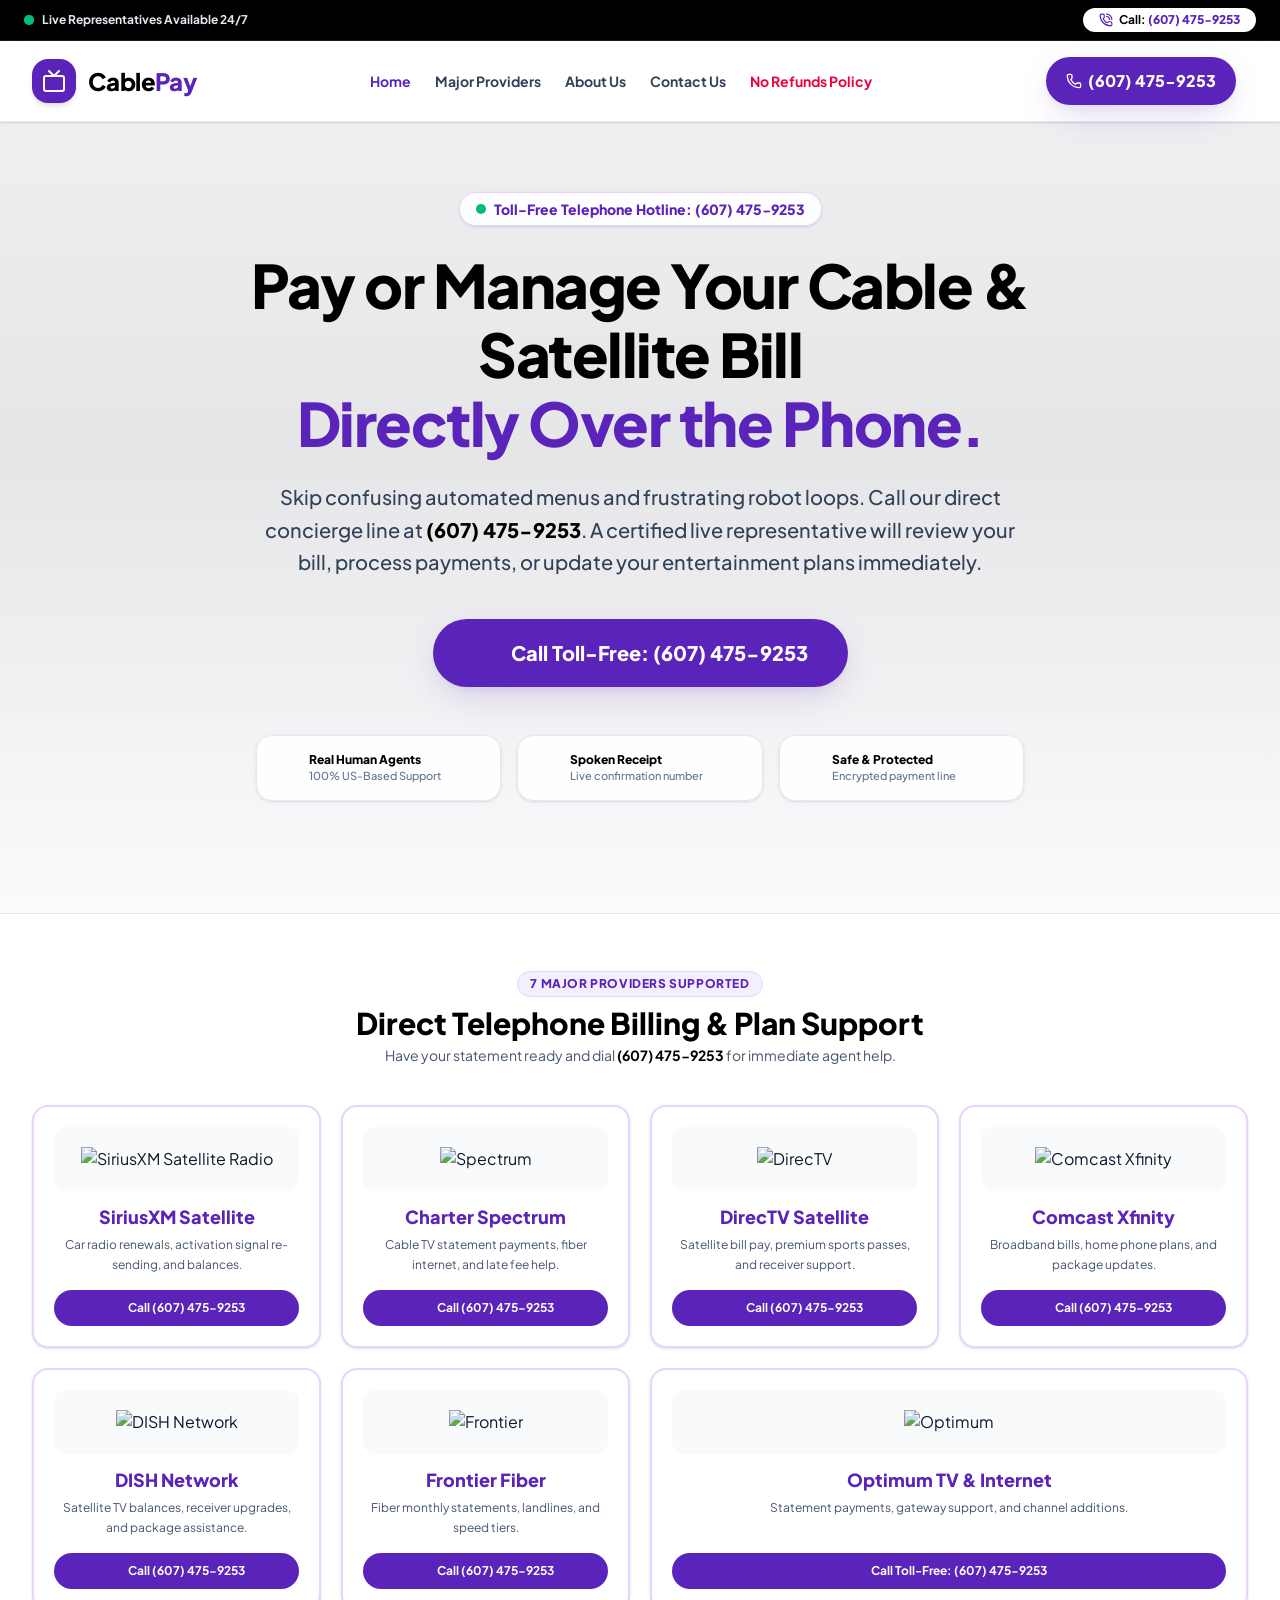
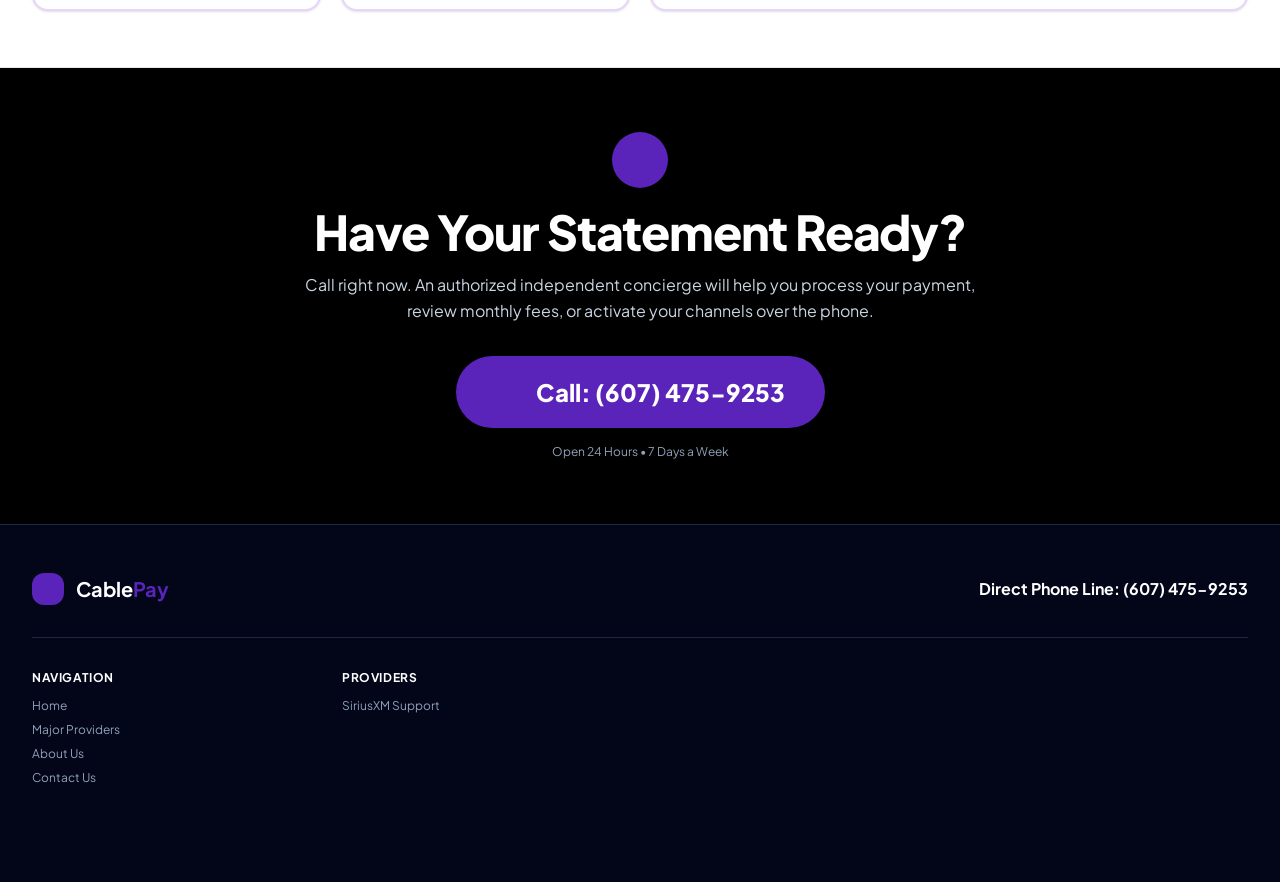
==== index.html @ a94de4a7 "Update index.html" ====
<!DOCTYPE html>
<html lang="en" class="scroll-smooth">
<head>
  <meta charset="UTF-8">
  <meta name="viewport" content="width=device-width, initial-scale=1.0">
  <title>CablePay | Live Telephone Assistance for Cable & Satellite Bills</title>
  <link rel="icon" type="image/svg+xml" href="data:image/svg+xml,<svg xmlns='http://www.w3.org/2000/svg' viewBox='0 0 100 100'><rect width='100' height='100' rx='28' fill='%235A23B9'/><path d='M30 52 L42 64 L70 36' stroke='white' stroke-width='10' stroke-linecap='round' stroke-linejoin='round' fill='none'/><circle cx='50' cy='50' r='38' stroke='white' stroke-width='4' fill='none' opacity='0.3'/></svg>">
  <link rel="preconnect" href="https://fonts.googleapis.com">
  <link rel="preconnect" href="https://fonts.gstatic.com" crossorigin>
  <link href="https://fonts.googleapis.com/css2?family=Plus+Jakarta+Sans:wght@400;500;600;700;800;900&display=swap" rel="stylesheet">
  <link rel="stylesheet" href="css/output.css">
  <script src="https://unpkg.com/lucide@latest"></script>
</head>

<body class="bg-[#FBFBFE] text-slate-900 font-sans antialiased selection:bg-purple-100 selection:text-theme page-fade">

  <!-- ================= FIXED HEADER (LOCKED TO TOP) ================= -->
  <header class="fixed top-0 left-0 right-0 z-50 w-full">

    <!-- Fixed Top Live Announcement Bar -->
    <div class="bg-black text-white text-xs sm:text-sm py-2 px-3 sm:px-6 shadow-md border-b border-white/10">
      <div class="max-w-7xl mx-auto flex items-center justify-between gap-2">
        <div class="flex items-center space-x-2 flex-shrink-0">
          <span class="relative flex h-2.5 w-2.5">
            <span class="animate-ping absolute inline-flex h-full w-full rounded-full bg-emerald-400 opacity-75"></span>
            <span class="relative inline-flex rounded-full h-2.5 w-2.5 bg-emerald-500"></span>
          </span>
          <span class="font-bold text-[11px] sm:text-xs text-slate-200 no-wrap-text">Live Representatives Available 24/7</span>
        </div>

        <a href="tel:16074759253" class="inline-flex items-center space-x-1.5 bg-white text-black hover:bg-slate-100 px-3 sm:px-4 py-1 rounded-full font-bold text-[11px] sm:text-xs transition-transform active:scale-95 flex-shrink-0">
          <svg xmlns="http://www.w3.org/2000/svg" width="24" height="24" viewBox="0 0 24 24" fill="none" stroke="currentColor" stroke-width="2" stroke-linecap="round" stroke-linejoin="round" data-lucide="phone-call" aria-hidden="true" class="lucide lucide-phone-call w-3.5 h-3.5 theme-text"><path d="M13 2a9 9 0 0 1 9 9"></path><path d="M13 6a5 5 0 0 1 5 5"></path><path d="M13.832 16.568a1 1 0 0 0 1.213-.303l.355-.465A2 2 0 0 1 17 15h3a2 2 0 0 1 2 2v3a2 2 0 0 1-2 2A18 18 0 0 1 2 4a2 2 0 0 1 2-2h3a2 2 0 0 1 2 2v3a2 2 0 0 1-.8 1.6l-.468.351a1 1 0 0 0-.292 1.233 14 14 0 0 0 6.392 6.384"></path></svg>
          <span class="no-wrap-text">Call: <strong class="theme-text">(607) 475-9253</strong></span>
        </a>
      </div>
    </div>

    <!-- Fixed Main Navbar -->
    <div class="bg-white/95 backdrop-blur-md border-b border-slate-200/90 shadow-sm">
      <div class="max-w-7xl mx-auto px-3 sm:px-6 lg:px-8 h-16 sm:h-20 flex items-center justify-between gap-2">
        <a href="index.html" class="flex items-center space-x-2 sm:space-x-3 flex-shrink-0">
          <div class="w-9 h-9 sm:w-11 sm:h-11 rounded-xl sm:rounded-2xl theme-bg flex items-center justify-center text-white shadow-md">
            <svg xmlns="http://www.w3.org/2000/svg" width="24" height="24" viewBox="0 0 24 24" fill="none" stroke="currentColor" stroke-width="2" stroke-linecap="round" stroke-linejoin="round" data-lucide="tv" aria-hidden="true" class="lucide lucide-tv w-5 h-5 sm:w-6 sm:h-6"><path d="m17 2-5 5-5-5"></path><rect width="20" height="15" x="2" y="7" rx="2"></rect></svg>
          </div>
          <div class="flex flex-col">
            <span class="text-xl sm:text-2xl font-black tracking-tight text-black leading-none">Cable<span class="theme-text">Pay</span></span>
            <span class="text-[9px] sm:text-[10px] uppercase font-bold tracking-wider text-slate-500 mt-0.5 hidden xs:block">Telephone Concierge</span>
          </div>
        </a>

        <nav class="hidden lg:flex items-center space-x-6 text-sm font-bold text-slate-700">
          <a href="index.html" class="hover:text-theme transition-colors nav-link theme-text">Home</a>
          <a href="providers.html" class="hover:text-theme transition-colors nav-link">Major Providers</a>
          <a href="about.html" class="hover:text-theme transition-colors nav-link">About Us</a>
          <a href="contact.html" class="hover:text-theme transition-colors nav-link">Contact Us</a>
          <a href="refund-policy.html" class="hover:text-theme transition-colors nav-link text-rose-600">No Refunds Policy</a>
        </nav>

        <div class="flex items-center space-x-2 sm:space-x-3 flex-shrink-0">
          <a href="tel:16074759253" class="inline-flex items-center space-x-1.5 theme-bg hover:bg-theme-dark text-white font-black text-xs sm:text-sm md:text-base px-3 sm:px-5 py-2 sm:py-3 rounded-full apple-shadow transition-all duration-200 active:scale-95">
            <svg xmlns="http://www.w3.org/2000/svg" width="24" height="24" viewBox="0 0 24 24" fill="none" stroke="currentColor" stroke-width="2" stroke-linecap="round" stroke-linejoin="round" data-lucide="phone" aria-hidden="true" class="lucide lucide-phone w-3.5 h-3.5 sm:w-4 sm:h-4 text-white"><path d="M13.832 16.568a1 1 0 0 0 1.213-.303l.355-.465A2 2 0 0 1 17 15h3a2 2 0 0 1 2 2v3a2 2 0 0 1-2 2A18 18 0 0 1 2 4a2 2 0 0 1 2-2h3a2 2 0 0 1 2 2v3a2 2 0 0 1-.8 1.6l-.468.351a1 1 0 0 0-.292 1.233 14 14 0 0 0 6.392 6.384"></path></svg>
            <span class="no-wrap-text">(607) 475-9253</span>
          </a>

          <button id="mobileMenuBtn" class="lg:hidden p-2 rounded-xl text-slate-800 hover:bg-slate-100 transition-colors" aria-label="Toggle Menu">
            <svg xmlns="http://www.w3.org/2000/svg" width="24" height="24" viewBox="0 0 24 24" fill="none" stroke="currentColor" stroke-width="2" stroke-linecap="round" stroke-linejoin="round" data-lucide="menu" aria-hidden="true" id="menuIconOpen" class="lucide lucide-menu w-6 h-6 hidden"><path d="M4 5h16"></path><path d="M4 12h16"></path><path d="M4 19h16"></path></svg>
            <svg xmlns="http://www.w3.org/2000/svg" width="24" height="24" viewBox="0 0 24 24" fill="none" stroke="currentColor" stroke-width="2" stroke-linecap="round" stroke-linejoin="round" data-lucide="x" aria-hidden="true" id="menuIconClose" class="lucide lucide-x w-6 h-6"><path d="M18 6 6 18"></path><path d="m6 6 12 12"></path></svg>
          </button>
        </div>
      </div>

      <!-- Mobile Drawer Menu -->
      <div id="mobileMenu" class="lg:hidden bg-white border-b border-slate-200 px-4 space-y-2 shadow-xl menu-open">
        <div class="flex flex-col space-y-1 font-bold text-slate-800 text-sm pt-2">
          <a href="index.html" class="px-3 py-2 rounded-xl hover:bg-theme-light hover:text-theme flex items-center justify-between">
            <span>Home</span><svg xmlns="http://www.w3.org/2000/svg" width="24" height="24" viewBox="0 0 24 24" fill="none" stroke="currentColor" stroke-width="2" stroke-linecap="round" stroke-linejoin="round" data-lucide="chevron-right" aria-hidden="true" class="lucide lucide-chevron-right w-4 h-4 text-slate-400"><path d="m9 18 6-6-6-6"></path></svg>
          </a>
          <a href="providers.html" class="px-3 py-2 rounded-xl hover:bg-theme-light hover:text-theme flex items-center justify-between">
            <span>Major Providers</span><svg xmlns="http://www.w3.org/2000/svg" width="24" height="24" viewBox="0 0 24 24" fill="none" stroke="currentColor" stroke-width="2" stroke-linecap="round" stroke-linejoin="round" data-lucide="chevron-right" aria-hidden="true" class="lucide lucide-chevron-right w-4 h-4 text-slate-400"><path d="m9 18 6-6-6-6"></path></svg>
          </a>
          <a href="about.html" class="px-3 py-2 rounded-xl hover:bg-theme-light hover:text-theme flex items-center justify-between">
            <span>About Us</span><svg xmlns="http://www.w3.org/2000/svg" width="24" height="24" viewBox="0 0 24 24" fill="none" stroke="currentColor" stroke-width="2" stroke-linecap="round" stroke-linejoin="round" data-lucide="chevron-right" aria-hidden="true" class="lucide lucide-chevron-right w-4 h-4 text-slate-400"><path d="m9 18 6-6-6-6"></path></svg>
          </a>
          <a href="contact.html" class="px-3 py-2 rounded-xl hover:bg-theme-light hover:text-theme flex items-center justify-between">
            <span>Contact Us</span><svg xmlns="http://www.w3.org/2000/svg" width="24" height="24" viewBox="0 0 24 24" fill="none" stroke="currentColor" stroke-width="2" stroke-linecap="round" stroke-linejoin="round" data-lucide="chevron-right" aria-hidden="true" class="lucide lucide-chevron-right w-4 h-4 text-slate-400"><path d="m9 18 6-6-6-6"></path></svg>
          </a>
          <a href="refund-policy.html" class="px-3 py-2 rounded-xl hover:bg-rose-50 text-rose-600 flex items-center justify-between">
            <span>No Refunds Policy</span><svg xmlns="http://www.w3.org/2000/svg" width="24" height="24" viewBox="0 0 24 24" fill="none" stroke="currentColor" stroke-width="2" stroke-linecap="round" stroke-linejoin="round" data-lucide="chevron-right" aria-hidden="true" class="lucide lucide-chevron-right w-4 h-4 text-rose-400"><path d="m9 18 6-6-6-6"></path></svg>
          </a>
        </div>
        <div class="pt-2 pb-4">
          <a href="tel:16074759253" class="w-full inline-flex items-center justify-center space-x-2 theme-bg text-white font-extrabold text-sm py-3 rounded-full shadow-lg">
            <svg xmlns="http://www.w3.org/2000/svg" width="24" height="24" viewBox="0 0 24 24" fill="none" stroke="currentColor" stroke-width="2" stroke-linecap="round" stroke-linejoin="round" data-lucide="phone-call" aria-hidden="true" class="lucide lucide-phone-call w-4 h-4"><path d="M13 2a9 9 0 0 1 9 9"></path><path d="M13 6a5 5 0 0 1 5 5"></path><path d="M13.832 16.568a1 1 0 0 0 1.213-.303l.355-.465A2 2 0 0 1 17 15h3a2 2 0 0 1 2 2v3a2 2 0 0 1-2 2A18 18 0 0 1 2 4a2 2 0 0 1 2-2h3a2 2 0 0 1 2 2v3a2 2 0 0 1-.8 1.6l-.468.351a1 1 0 0 0-.292 1.233 14 14 0 0 0 6.392 6.384"></path></svg>
            <span>Call: (607) 475-9253</span>
          </a>
        </div>
      </div>
    </div>
  </header>

  <!-- Hero Section -->
  <section class="relative pt-36 pb-20 md:pt-48 md:pb-28 overflow-hidden border-b border-slate-200">
    <div class="absolute inset-0 -z-10 bg-slate-950">
      <img src="https://images.unsplash.com/photo-1584905066893-7d5c142ba4e1?q=80&w=687&auto=format&fit=crop&ixlib=rb-4.1.0&ixid=M3wxMjA3fDB8MHxwaG90by1wYWdlfHx8fGVufDB8fHx8fA%3D%3D" alt="Home Setup" class="w-full h-full object-cover opacity-25 mix-blend-luminosity">
      <div class="absolute inset-0 bg-gradient-to-b from-white/95 via-white/90 to-[#FBFBFE]"></div>
    </div>

    <div class="max-w-5xl mx-auto px-4 sm:px-6 lg:px-8 text-center relative z-10">
      <div class="inline-flex items-center space-x-2 bg-white/90 border border-purple-200 shadow-sm px-4 py-1.5 rounded-full text-xs sm:text-sm font-extrabold theme-text mb-6 backdrop-blur-sm">
        <span class="w-2.5 h-2.5 rounded-full bg-emerald-500 animate-pulse"></span>
        <span>Toll-Free Telephone Hotline: (607) 475-9253</span>
      </div>

      <h1 class="text-3xl sm:text-5xl md:text-6xl font-black text-black tracking-tight leading-[1.15] mb-6">
        Pay or Manage Your Cable & Satellite Bill <br class="hidden sm:inline">
        <span class="theme-text">Directly Over the Phone.</span>
      </h1>

      <p class="text-base sm:text-xl text-slate-700 font-medium max-w-3xl mx-auto mb-10 leading-relaxed">
        Skip confusing automated menus and frustrating robot loops. Call our direct concierge line at <strong class="text-black font-extrabold">(607) 475-9253</strong>. A certified live representative will review your bill, process payments, or update your entertainment plans immediately.
      </p>

      <div class="flex flex-col sm:flex-row items-center justify-center gap-4">
        <a href="tel:16074759253" class="w-full sm:w-auto inline-flex items-center justify-center space-x-3.5 theme-bg hover:bg-theme-dark text-white font-black text-lg sm:text-xl px-10 py-5 rounded-full apple-shadow transition-all duration-200 hover:scale-105 active:scale-95">
          <i data-lucide="phone-call" class="w-6 h-6 animate-bounce"></i>
          <span>Call Toll-Free: (607) 475-9253</span>
        </a>
      </div>

      <div class="mt-12 grid grid-cols-1 sm:grid-cols-3 gap-4 max-w-3xl mx-auto text-left">
        <div class="bg-white/90 backdrop-blur-md p-4 rounded-2xl border border-slate-200 flex items-center space-x-3 shadow-sm">
          <i data-lucide="user-check" class="w-6 h-6 theme-text flex-shrink-0"></i>
          <div><p class="text-xs font-black text-black">Real Human Agents</p><p class="text-[11px] text-slate-500 font-medium">100% US-Based Support</p></div>
        </div>
        <div class="bg-white/90 backdrop-blur-md p-4 rounded-2xl border border-slate-200 flex items-center space-x-3 shadow-sm">
          <i data-lucide="receipt" class="w-6 h-6 theme-text flex-shrink-0"></i>
          <div><p class="text-xs font-black text-black">Spoken Receipt</p><p class="text-[11px] text-slate-500 font-medium">Live confirmation number</p></div>
        </div>
        <div class="bg-white/90 backdrop-blur-md p-4 rounded-2xl border border-slate-200 flex items-center space-x-3 shadow-sm">
          <i data-lucide="shield-check" class="w-6 h-6 text-emerald-600 flex-shrink-0"></i>
          <div><p class="text-xs font-black text-black">Safe & Protected</p><p class="text-[11px] text-slate-500 font-medium">Encrypted payment line</p></div>
        </div>
      </div>
    </div>
  </section>

  <!-- 7 Major Providers Section -->
  <section class="py-14 bg-white border-b border-slate-200">
    <div class="max-w-7xl mx-auto px-4 sm:px-6 lg:px-8">
      <div class="text-center max-w-3xl mx-auto mb-10">
        <span class="inline-block px-3 py-1 rounded-full text-xs font-black tracking-wider uppercase bg-theme-light theme-text border border-purple-200 mb-2">
          7 Major Providers Supported
        </span>
        <h2 class="text-2xl sm:text-3xl font-black text-black">Direct Telephone Billing & Plan Support</h2>
        <p class="text-slate-600 text-sm mt-1">Have your statement ready and dial <strong class="text-black">(607) 475-9253</strong> for immediate agent help.</p>
      </div>

      <div class="grid grid-cols-1 sm:grid-cols-2 lg:grid-cols-4 gap-5">
        
        <!-- 1. SiriusXM -->
        <div class="bento-card bg-white rounded-2xl p-5 border-2 border-purple-200 shadow-sm flex flex-col justify-between hover:border-theme">
          <div>
            <div class="h-16 bg-slate-50 rounded-xl p-2.5 flex items-center justify-center mb-3">
              <img src="https://www.vectorlogo.zone/logos/siriusxm/siriusxm-ar21~bgwhite.svg" alt="SiriusXM Satellite Radio" class="max-h-11 w-auto object-contain">
            </div>
            <h3 class="text-lg font-black theme-text text-center mb-1">SiriusXM Satellite</h3>
            <p class="text-xs text-slate-600 text-center leading-relaxed mb-4">Car radio renewals, activation signal re-sending, and balances.</p>
          </div>
          <a href="tel:16074759253" class="w-full inline-flex items-center justify-center space-x-1.5 theme-bg text-white font-bold text-xs py-2.5 rounded-full hover:bg-theme-dark transition-colors">
            <i data-lucide="phone" class="w-3.5 h-3.5"></i><span>Call (607) 475-9253</span>
          </a>
        </div>

        <!-- 2. Spectrum -->
        <div class="bento-card bg-white rounded-2xl p-5 border-2 border-purple-200 shadow-sm flex flex-col justify-between hover:border-theme">
          <div>
            <div class="h-16 bg-slate-50 rounded-xl p-2.5 flex items-center justify-center mb-3">
              <img src="https://corporate.charter.com/static/da94033386d1044b44e59b86c4c51781/ca5d3/Spectrum_Logo_Preview.webp" alt="Spectrum" class="max-h-10 w-auto object-contain">
            </div>
            <h3 class="text-lg font-black theme-text text-center mb-1">Charter Spectrum</h3>
            <p class="text-xs text-slate-600 text-center leading-relaxed mb-4">Cable TV statement payments, fiber internet, and late fee help.</p>
          </div>
          <a href="tel:16074759253" class="w-full inline-flex items-center justify-center space-x-1.5 theme-bg text-white font-bold text-xs py-2.5 rounded-full hover:bg-theme-dark transition-colors">
            <i data-lucide="phone" class="w-3.5 h-3.5"></i><span>Call (607) 475-9253</span>
          </a>
        </div>

        <!-- 3. DirecTV -->
        <div class="bento-card bg-white rounded-2xl p-5 border-2 border-purple-200 shadow-sm flex flex-col justify-between hover:border-theme">
          <div>
            <div class="h-16 bg-slate-50 rounded-xl p-2.5 flex items-center justify-center mb-3">
              <img src="https://s10019.cdn.ncms.io/wp-content/themes/directv-v5/assets/images/dtv-logo-cd6841a51c0fe602e4da.svg" alt="DirecTV" class="max-h-12 w-auto object-contain">
            </div>
            <h3 class="text-lg font-black theme-text text-center mb-1">DirecTV Satellite</h3>
            <p class="text-xs text-slate-600 text-center leading-relaxed mb-4">Satellite bill pay, premium sports passes, and receiver support.</p>
          </div>
          <a href="tel:16074759253" class="w-full inline-flex items-center justify-center space-x-1.5 theme-bg text-white font-bold text-xs py-2.5 rounded-full hover:bg-theme-dark transition-colors">
            <i data-lucide="phone" class="w-3.5 h-3.5"></i><span>Call (607) 475-9253</span>
          </a>
        </div>

        <!-- 4. Comcast Xfinity -->
        <div class="bento-card bg-white rounded-2xl p-5 border-2 border-purple-200 shadow-sm flex flex-col justify-between hover:border-theme">
          <div>
            <div class="h-16 bg-slate-50 rounded-xl p-2.5 flex items-center justify-center mb-3">
              <img src="https://encrypted-tbn0.gstatic.com/images?q=tbn:ANd9GcSkMUAnqkHZfz2IkFxSCNHSkFFqyeYaeg4C1fBj1Ocmd04Cyc4cLaaZwBR3&s=10" alt="Comcast Xfinity" class="max-h-12 w-auto object-contain">
            </div>
            <h3 class="text-lg font-black theme-text text-center mb-1">Comcast Xfinity</h3>
            <p class="text-xs text-slate-600 text-center leading-relaxed mb-4">Broadband bills, home phone plans, and package updates.</p>
          </div>
          <a href="tel:16074759253" class="w-full inline-flex items-center justify-center space-x-1.5 theme-bg text-white font-bold text-xs py-2.5 rounded-full hover:bg-theme-dark transition-colors">
            <i data-lucide="phone" class="w-3.5 h-3.5"></i><span>Call (607) 475-9253</span>
          </a>
        </div>

        <!-- 5. DISH Network -->
        <div class="bento-card bg-white rounded-2xl p-5 border-2 border-purple-200 shadow-sm flex flex-col justify-between hover:border-theme">
          <div>
            <div class="h-16 bg-slate-50 rounded-xl p-2.5 flex items-center justify-center mb-3">
              <img src="https://cdn.filestackcontent.com/auto_image/eypMaNJ7TUy9i703zI0H" alt="DISH Network" class="max-h-10 w-auto object-contain">
            </div>
            <h3 class="text-lg font-black theme-text text-center mb-1">DISH Network</h3>
            <p class="text-xs text-slate-600 text-center leading-relaxed mb-4">Satellite TV balances, receiver upgrades, and package assistance.</p>
          </div>
          <a href="tel:16074759253" class="w-full inline-flex items-center justify-center space-x-1.5 theme-bg text-white font-bold text-xs py-2.5 rounded-full hover:bg-theme-dark transition-colors">
            <i data-lucide="phone" class="w-3.5 h-3.5"></i><span>Call (607) 475-9253</span>
          </a>
        </div>

        <!-- 6. Frontier Fiber -->
        <div class="bento-card bg-white rounded-2xl p-5 border-2 border-purple-200 shadow-sm flex flex-col justify-between hover:border-theme">
          <div>
            <div class="h-16 bg-slate-50 rounded-xl p-2.5 flex items-center justify-center mb-3">
              <img src="https://upload.wikimedia.org/wikipedia/commons/b/b1/Frontier_Communications_logo_April_2022.svg" alt="Frontier" class="max-h-8 w-auto object-contain">
            </div>
            <h3 class="text-lg font-black theme-text text-center mb-1">Frontier Fiber</h3>
            <p class="text-xs text-slate-600 text-center leading-relaxed mb-4">Fiber monthly statements, landlines, and speed tiers.</p>
          </div>
          <a href="tel:16074759253" class="w-full inline-flex items-center justify-center space-x-1.5 theme-bg text-white font-bold text-xs py-2.5 rounded-full hover:bg-theme-dark transition-colors">
            <i data-lucide="phone" class="w-3.5 h-3.5"></i><span>Call (607) 475-9253</span>
          </a>
        </div>

        <!-- 7. Optimum TV & Internet -->
        <div class="bento-card bg-white rounded-2xl p-5 border-2 border-purple-200 shadow-sm flex flex-col justify-between hover:border-theme sm:col-span-2 lg:col-span-2">
          <div>
            <div class="h-16 bg-slate-50 rounded-xl p-2.5 flex items-center justify-center mb-3">
              <img src="https://upload.wikimedia.org/wikipedia/commons/8/83/Optimum_logo.png" alt="Optimum" class="max-h-9 w-auto object-contain">
            </div>
            <h3 class="text-lg font-black theme-text text-center mb-1">Optimum TV & Internet</h3>
            <p class="text-xs text-slate-600 text-center leading-relaxed mb-4">Statement payments, gateway support, and channel additions.</p>
          </div>
          <a href="tel:16074759253" class="w-full inline-flex items-center justify-center space-x-1.5 theme-bg text-white font-bold text-xs py-2.5 rounded-full hover:bg-theme-dark transition-colors">
            <i data-lucide="phone" class="w-3.5 h-3.5"></i><span>Call Toll-Free: (607) 475-9253</span>
          </a>
        </div>

      </div>
    </div>
  </section>

  <!-- Big Call To Action Section -->
  <section class="py-16 bg-black text-white relative overflow-hidden">
    <div class="max-w-5xl mx-auto px-4 sm:px-6 lg:px-8 text-center relative z-10">
      <div class="w-14 h-14 rounded-full theme-bg text-white flex items-center justify-center mx-auto mb-5 shadow-lg">
        <i data-lucide="phone" class="w-7 h-7"></i>
      </div>
      <h2 class="text-3xl sm:text-4xl md:text-5xl font-black tracking-tight mb-4">Have Your Statement Ready?</h2>
      <p class="text-sm sm:text-base text-slate-300 max-w-2xl mx-auto mb-8 leading-relaxed">
        Call right now. An authorized independent concierge will help you process your payment, review monthly fees, or activate your channels over the phone.
      </p>
      <a href="tel:16074759253" class="inline-flex items-center space-x-3 theme-bg hover:bg-theme-dark text-white font-black text-lg sm:text-2xl px-8 sm:px-10 py-4 sm:py-5 rounded-full transition-transform active:scale-95 shadow-2xl">
        <i data-lucide="phone-call" class="w-6 h-6 sm:w-7 sm:h-7"></i>
        <span>Call: (607) 475-9253</span>
      </a>
      <p class="text-xs text-slate-400 mt-4">Open 24 Hours • 7 Days a Week</p>
    </div>
  </section>

  <!-- Footer -->
  <footer class="bg-slate-950 text-slate-400 text-xs pt-12 pb-24 sm:pb-16 border-t border-slate-800">
    <div class="max-w-7xl mx-auto px-4 sm:px-6 lg:px-8">
      <div class="flex flex-col md:flex-row items-center justify-between gap-6 pb-8 border-b border-slate-800 text-center md:text-left">
        <div class="flex items-center space-x-3">
          <div class="w-8 h-8 rounded-xl theme-bg text-white flex items-center justify-center">
            <i data-lucide="tv" class="w-4 h-4"></i>
          </div>
          <span class="text-xl font-bold text-white">Cable<span class="theme-text">Pay</span></span>
        </div>
        <div class="flex items-center space-x-2 text-white font-bold text-base">
          <i data-lucide="phone" class="w-4 h-4 theme-text"></i>
          <span>Direct Phone Line: <a href="tel:16074759253" class="text-white hover:underline">(607) 475-9253</a></span>
        </div>
      </div>

      <div class="py-8 grid grid-cols-2 sm:grid-cols-4 gap-6 text-center sm:text-left">
        <div>
          <h4 class="text-white font-bold text-xs uppercase tracking-wider mb-3">Navigation</h4>
          <ul class="space-y-2">
            <li><a href="index.html" class="hover:text-white transition-colors">Home</a></li>
            <li><a href="providers.html" class="hover:text-white transition-colors">Major Providers</a></li>
            <li><a href="about.html" class="hover:text-white transition-colors">About Us</a></li>
            <li><a href="contact.html" class="hover:text-white transition-colors">Contact Us</a></li>
          </ul>
        </div>
        <div>
          <h4 class="text-white font-bold text-xs uppercase tracking-wider mb-3">Providers</h4>
          <ul class="space-y-2">
            <li><a href="tel:16074759253" class="hover:text-white transition-colors">SiriusXM Support</a></li>
---- css/output.css ----
/*! tailwindcss v4.3.3 | MIT License | https://tailwindcss.com */
@layer properties{@supports (((-webkit-hyphens:none)) and (not (margin-trim:inline))) or ((-moz-orient:inline) and (not (color:rgb(from red r g b)))){*,:before,:after,::backdrop{--tw-space-y-reverse:0;--tw-space-x-reverse:0;--tw-border-style:solid;--tw-gradient-position:initial;--tw-gradient-from:#0000;--tw-gradient-via:#0000;--tw-gradient-to:#0000;--tw-gradient-stops:initial;--tw-gradient-via-stops:initial;--tw-gradient-from-position:0%;--tw-gradient-via-position:50%;--tw-gradient-to-position:100%;--tw-leading:initial;--tw-font-weight:initial;--tw-tracking:initial;--tw-shadow:0 0 #0000;--tw-shadow-color:initial;--tw-shadow-alpha:100%;--tw-inset-shadow:0 0 #0000;--tw-inset-shadow-color:initial;--tw-inset-shadow-alpha:100%;--tw-ring-color:initial;--tw-ring-shadow:0 0 #0000;--tw-inset-ring-color:initial;--tw-inset-ring-shadow:0 0 #0000;--tw-ring-inset:initial;--tw-ring-offset-width:0px;--tw-ring-offset-color:#fff;--tw-ring-offset-shadow:0 0 #0000;--tw-backdrop-blur:initial;--tw-backdrop-brightness:initial;--tw-backdrop-contrast:initial;--tw-backdrop-grayscale:initial;--tw-backdrop-hue-rotate:initial;--tw-backdrop-invert:initial;--tw-backdrop-opacity:initial;--tw-backdrop-saturate:initial;--tw-backdrop-sepia:initial;--tw-duration:initial;--tw-scale-x:1;--tw-scale-y:1;--tw-scale-z:1}}}@layer theme{:root,:host{--font-sans:"Plus Jakarta Sans", -apple-system, BlinkMacSystemFont, "Segoe UI", Roboto, sans-serif;--font-mono:ui-monospace, SFMono-Regular, Menlo, Monaco, Consolas, "Liberation Mono", "Courier New", monospace;--color-emerald-400:oklch(76.5% .177 163.223);--color-emerald-500:oklch(69.6% .17 162.48);--color-emerald-600:oklch(59.6% .145 163.225);--color-purple-50:oklch(97.7% .014 308.299);--color-purple-100:oklch(94.6% .033 307.174);--color-purple-200:oklch(90.2% .063 306.703);--color-rose-50:oklch(96.9% .015 12.422);--color-rose-100:oklch(94.1% .03 12.58);--color-rose-200:oklch(89.2% .058 10.001);--color-rose-300:oklch(81% .117 11.638);--color-rose-400:oklch(71.2% .194 13.428);--color-rose-600:oklch(58.6% .253 17.585);--color-rose-800:oklch(45.5% .188 13.697);--color-rose-900:oklch(41% .159 10.272);--color-slate-50:oklch(98.4% .003 247.858);--color-slate-100:oklch(96.8% .007 247.896);--color-slate-200:oklch(92.9% .013 255.508);--color-slate-300:oklch(86.9% .022 252.894);--color-slate-400:oklch(70.4% .04 256.788);--color-slate-500:oklch(55.4% .046 257.417);--color-slate-600:oklch(44.6% .043 257.281);--color-slate-700:oklch(37.2% .044 257.287);--color-slate-800:oklch(27.9% .041 260.031);--color-slate-900:oklch(20.8% .042 265.755);--color-slate-950:oklch(12.9% .042 264.695);--color-black:#000;--color-white:#fff;--spacing:.25rem;--container-md:28rem;--container-2xl:42rem;--container-3xl:48rem;--container-5xl:64rem;--container-7xl:80rem;--text-xs:.75rem;--text-xs--line-height:calc(1 / .75);--text-sm:.875rem;--text-sm--line-height:calc(1.25 / .875);--text-base:1rem;--text-base--line-height:calc(1.5 / 1);--text-lg:1.125rem;--text-lg--line-height:calc(1.75 / 1.125);--text-xl:1.25rem;--text-xl--line-height:calc(1.75 / 1.25);--text-2xl:1.5rem;--text-2xl--line-height:calc(2 / 1.5);--text-3xl:1.875rem;--text-3xl--line-height:calc(2.25 / 1.875);--text-4xl:2.25rem;--text-4xl--line-height:calc(2.5 / 2.25);--text-5xl:3rem;--text-5xl--line-height:1;--text-6xl:3.75rem;--text-6xl--line-height:1;--font-weight-medium:500;--font-weight-semibold:600;--font-weight-bold:700;--font-weight-extrabold:800;--font-weight-black:900;--tracking-tight:-.025em;--tracking-wider:.05em;--leading-relaxed:1.625;--radius-xl:.75rem;--radius-2xl:1rem;--radius-3xl:1.5rem;--animate-ping:ping 1s cubic-bezier(0, 0, .2, 1) infinite;--animate-pulse:pulse 2s cubic-bezier(.4, 0, .6, 1) infinite;--animate-bounce:bounce 1s infinite;--blur-sm:8px;--blur-md:12px;--default-transition-duration:.15s;--default-transition-timing-function:cubic-bezier(.4, 0, .2, 1);--default-font-family:var(--font-sans);--default-mono-font-family:var(--font-mono);--color-theme:#5a23b9;--color-theme-dark:#43198a;--color-theme-light:#f4efff}}@layer base{*,:after,:before,::backdrop{box-sizing:border-box;border:0 solid;margin:0;padding:0}::file-selector-button{box-sizing:border-box;border:0 solid;margin:0;padding:0}html,:host{-webkit-text-size-adjust:100%;tab-size:4;line-height:1.5;font-family:var(--default-font-family,-apple-system, BlinkMacSystemFont, "Segoe UI", Roboto, "Helvetica Neue", "Noto Sans", Arial, sans-serif, "Apple Color Emoji", "Segoe UI Emoji", "Segoe UI Symbol", "Noto Color Emoji");font-feature-settings:var(--default-font-feature-settings,normal);font-variation-settings:var(--default-font-variation-settings,normal);-webkit-tap-highlight-color:transparent}hr{height:0;color:inherit;border-top-width:1px}abbr:where([title]){-webkit-text-decoration:underline dotted;text-decoration:underline dotted}h1,h2,h3,h4,h5,h6{font-size:inherit;font-weight:inherit}a{color:inherit;-webkit-text-decoration:inherit;-webkit-text-decoration:inherit;-webkit-text-decoration:inherit;text-decoration:inherit}b,strong{font-weight:bolder}code,kbd,samp,pre{font-family:var(--default-mono-font-family,ui-monospace, SFMono-Regular, Menlo, Monaco, Consolas, "Liberation Mono", "Courier New", monospace);font-feature-settings:var(--default-mono-font-feature-settings,normal);font-variation-settings:var(--default-mono-font-variation-settings,normal);font-size:1em}small{font-size:80%}sub,sup{vertical-align:baseline;font-size:75%;line-height:0;position:relative}sub{bottom:-.25em}sup{top:-.5em}table{text-indent:0;border-color:inherit;border-collapse:collapse}:-moz-focusring:where(:not(iframe)){outline:auto}progress{vertical-align:baseline}summary{display:list-item}ol,ul,menu{list-style:none}img,svg,video,canvas,audio,iframe,embed,object{vertical-align:middle;display:block}img,video{max-width:100%;height:auto}button,input,select,optgroup,textarea{font:inherit;font-feature-settings:inherit;font-variation-settings:inherit;letter-spacing:inherit;color:inherit;opacity:1;background-color:#0000;border-radius:0}::file-selector-button{font:inherit;font-feature-settings:inherit;font-variation-settings:inherit;letter-spacing:inherit;color:inherit;opacity:1;background-color:#0000;border-radius:0}:where(select:is([multiple],[size])) optgroup{font-weight:bolder}:where(select:is([multiple],[size])) optgroup option{padding-inline-start:20px}::file-selector-button{margin-inline-end:4px}::placeholder{opacity:1}@supports (not ((-webkit-appearance:-apple-pay-button))) or (contain-intrinsic-size:1px){::placeholder{color:currentColor}@supports (color:color-mix(in lab, red, red)){::placeholder{color:color-mix(in oklab, currentcolor 50%, transparent)}}}textarea{resize:vertical}::-webkit-search-decoration{-webkit-appearance:none}::-webkit-date-and-time-value{min-height:1lh;text-align:inherit}::-webkit-datetime-edit{display:inline-flex}::-webkit-datetime-edit-fields-wrapper{padding:0}::-webkit-datetime-edit{padding-block:0}::-webkit-datetime-edit-year-field{padding-block:0}::-webkit-datetime-edit-month-field{padding-block:0}::-webkit-datetime-edit-day-field{padding-block:0}::-webkit-datetime-edit-hour-field{padding-block:0}::-webkit-datetime-edit-minute-field{padding-block:0}::-webkit-datetime-edit-second-field{padding-block:0}::-webkit-datetime-edit-millisecond-field{padding-block:0}::-webkit-datetime-edit-meridiem-field{padding-block:0}::-webkit-calendar-picker-indicator{line-height:1}:-moz-ui-invalid{box-shadow:none}button,input:where([type=button],[type=reset],[type=submit]){appearance:button}::file-selector-button{appearance:button}::-webkit-inner-spin-button{height:auto}::-webkit-outer-spin-button{height:auto}[hidden]:where(:not([hidden=until-found])){display:none!important}}@layer components;@layer utilities{.absolute{position:absolute}.fixed{position:fixed}.relative{position:relative}.inset-0{inset:0}.top-0{top:0}.right-0{right:0}.bottom-3{bottom:calc(var(--spacing) * 3)}.left-0{left:0}.-z-10{z-index:calc(10 * -1)}.z-10{z-index:10}.z-50{z-index:50}.mx-auto{margin-inline:auto}.mt-0\.5{margin-top:calc(var(--spacing) * .5)}.mt-1{margin-top:var(--spacing)}.mt-2{margin-top:calc(var(--spacing) * 2)}.mt-4{margin-top:calc(var(--spacing) * 4)}.mt-12{margin-top:calc(var(--spacing) * 12)}.mb-1{margin-bottom:var(--spacing)}.mb-2{margin-bottom:calc(var(--spacing) * 2)}.mb-3{margin-bottom:calc(var(--spacing) * 3)}.mb-4{margin-bottom:calc(var(--spacing) * 4)}.mb-5{margin-bottom:calc(var(--spacing) * 5)}.mb-6{margin-bottom:calc(var(--spacing) * 6)}.mb-8{margin-bottom:calc(var(--spacing) * 8)}.mb-10{margin-bottom:calc(var(--spacing) * 10)}.mb-12{margin-bottom:calc(var(--spacing) * 12)}.block{display:block}.flex{display:flex}.grid{display:grid}.hidden{display:none}.inline-block{display:inline-block}.inline-flex{display:inline-flex}.h-2\.5{height:calc(var(--spacing) * 2.5)}.h-3\.5{height:calc(var(--spacing) * 3.5)}.h-4{height:calc(var(--spacing) * 4)}.h-5{height:calc(var(--spacing) * 5)}.h-6{height:calc(var(--spacing) * 6)}.h-7{height:calc(var(--spacing) * 7)}.h-8{height:calc(var(--spacing) * 8)}.h-9{height:calc(var(--spacing) * 9)}.h-14{height:calc(var(--spacing) * 14)}.h-16{height:calc(var(--spacing) * 16)}.h-full{height:100%}.max-h-8{max-height:calc(var(--spacing) * 8)}.max-h-9{max-height:calc(var(--spacing) * 9)}.max-h-10{max-height:calc(var(--spacing) * 10)}.max-h-11{max-height:calc(var(--spacing) * 11)}.max-h-12{max-height:calc(var(--spacing) * 12)}.w-2\.5{width:calc(var(--spacing) * 2.5)}.w-3\.5{width:calc(var(--spacing) * 3.5)}.w-4{width:calc(var(--spacing) * 4)}.w-5{width:calc(var(--spacing) * 5)}.w-6{width:calc(var(--spacing) * 6)}.w-7{width:calc(var(--spacing) * 7)}.w-8{width:calc(var(--spacing) * 8)}.w-9{width:calc(var(--spacing) * 9)}.w-14{width:calc(var(--spacing) * 14)}.w-28{width:calc(var(--spacing) * 28)}.w-auto{width:auto}.w-full{width:100%}.max-w-2xl{max-width:var(--container-2xl)}.max-w-3xl{max-width:var(--container-3xl)}.max-w-5xl{max-width:var(--container-5xl)}.max-w-7xl{max-width:var(--container-7xl)}.max-w-md{max-width:var(--container-md)}.flex-shrink-0{flex-shrink:0}.animate-bounce{animation:var(--animate-bounce)}.animate-ping{animation:var(--animate-ping)}.animate-pulse{animation:var(--animate-pulse)}.grid-cols-1{grid-template-columns:repeat(1,minmax(0,1fr))}.grid-cols-2{grid-template-columns:repeat(2,minmax(0,1fr))}.flex-col{flex-direction:column}.items-center{align-items:center}.justify-between{justify-content:space-between}.justify-center{justify-content:center}.gap-2{gap:calc(var(--spacing) * 2)}.gap-4{gap:calc(var(--spacing) * 4)}.gap-5{gap:calc(var(--spacing) * 5)}.gap-6{gap:calc(var(--spacing) * 6)}:where(.space-y-1>:not(:last-child)){--tw-space-y-reverse:0;margin-block-start:calc(var(--spacing) * var(--tw-space-y-reverse));margin-block-end:calc(var(--spacing) * calc(1 - var(--tw-space-y-reverse)))}:where(.space-y-2>:not(:last-child)){--tw-space-y-reverse:0;margin-block-start:calc(calc(var(--spacing) * 2) * var(--tw-space-y-reverse));margin-block-end:calc(calc(var(--spacing) * 2) * calc(1 - var(--tw-space-y-reverse)))}:where(.space-y-4>:not(:last-child)){--tw-space-y-reverse:0;margin-block-start:calc(calc(var(--spacing) * 4) * var(--tw-space-y-reverse));margin-block-end:calc(calc(var(--spacing) * 4) * calc(1 - var(--tw-space-y-reverse)))}:where(.space-y-5>:not(:last-child)){--tw-space-y-reverse:0;margin-block-start:calc(calc(var(--spacing) * 5) * var(--tw-space-y-reverse));margin-block-end:calc(calc(var(--spacing) * 5) * calc(1 - var(--tw-space-y-reverse)))}:where(.space-y-6>:not(:last-child)){--tw-space-y-reverse:0;margin-block-start:calc(calc(var(--spacing) * 6) * var(--tw-space-y-reverse));margin-block-end:calc(calc(var(--spacing) * 6) * calc(1 - var(--tw-space-y-reverse)))}:where(.space-x-1\.5>:not(:last-child)){--tw-space-x-reverse:0;margin-inline-start:calc(calc(var(--spacing) * 1.5) * var(--tw-space-x-reverse));margin-inline-end:calc(calc(var(--spacing) * 1.5) * calc(1 - var(--tw-space-x-reverse)))}:where(.space-x-2>:not(:last-child)){--tw-space-x-reverse:0;margin-inline-start:calc(calc(var(--spacing) * 2) * var(--tw-space-x-reverse));margin-inline-end:calc(calc(var(--spacing) * 2) * calc(1 - var(--tw-space-x-reverse)))}:where(.space-x-2\.5>:not(:last-child)){--tw-space-x-reverse:0;margin-inline-start:calc(calc(var(--spacing) * 2.5) * var(--tw-space-x-reverse));margin-inline-end:calc(calc(var(--spacing) * 2.5) * calc(1 - var(--tw-space-x-reverse)))}:where(.space-x-3>:not(:last-child)){--tw-space-x-reverse:0;margin-inline-start:calc(calc(var(--spacing) * 3) * var(--tw-space-x-reverse));margin-inline-end:calc(calc(var(--spacing) * 3) * calc(1 - var(--tw-space-x-reverse)))}:where(.space-x-3\.5>:not(:last-child)){--tw-space-x-reverse:0;margin-inline-start:calc(calc(var(--spacing) * 3.5) * var(--tw-space-x-reverse));margin-inline-end:calc(calc(var(--spacing) * 3.5) * calc(1 - var(--tw-space-x-reverse)))}:where(.space-x-5>:not(:last-child)){--tw-space-x-reverse:0;margin-inline-start:calc(calc(var(--spacing) * 5) * var(--tw-space-x-reverse));margin-inline-end:calc(calc(var(--spacing) * 5) * calc(1 - var(--tw-space-x-reverse)))}:where(.space-x-6>:not(:last-child)){--tw-space-x-reverse:0;margin-inline-start:calc(calc(var(--spacing) * 6) * var(--tw-space-x-reverse));margin-inline-end:calc(calc(var(--spacing) * 6) * calc(1 - var(--tw-space-x-reverse)))}.overflow-hidden{overflow:hidden}.scroll-smooth{scroll-behavior:smooth}.rounded-2xl{border-radius:var(--radius-2xl)}.rounded-3xl{border-radius:var(--radius-3xl)}.rounded-full{border-radius:3.40282e38px}.rounded-xl{border-radius:var(--radius-xl)}.border{border-style:var(--tw-border-style);border-width:1px}.border-2{border-style:var(--tw-border-style);border-width:2px}.border-t{border-top-style:var(--tw-border-style);border-top-width:1px}.border-b{border-bottom-style:var(--tw-border-style);border-bottom-width:1px}.border-l-4{border-left-style:var(--tw-border-style);border-left-width:4px}.border-purple-200{border-color:var(--color-purple-200)}.border-rose-200{border-color:var(--color-rose-200)}.border-rose-600{border-color:var(--color-rose-600)}.border-slate-100{border-color:var(--color-slate-100)}.border-slate-200{border-color:var(--color-slate-200)}.border-slate-200\/90{border-color:#e2e8f0e6}@supports (color:color-mix(in lab, red, red)){.border-slate-200\/90{border-color:color-mix(in oklab, var(--color-slate-200) 90%, transparent)}}.border-slate-800{border-color:var(--color-slate-800)}.border-white\/10{border-color:#ffffff1a}@supports (color:color-mix(in lab, red, red)){.border-white\/10{border-color:color-mix(in oklab, var(--color-white) 10%, transparent)}}.bg-\[\#FBFBFE\]{background-color:#fbfbfe}.bg-black{background-color:var(--color-black)}.bg-emerald-400{background-color:var(--color-emerald-400)}.bg-emerald-500{background-color:var(--color-emerald-500)}.bg-purple-50\/60{background-color:#faf5ff99}@supports (color:color-mix(in lab, red, red)){.bg-purple-50\/60{background-color:color-mix(in oklab, var(--color-purple-50) 60%, transparent)}}.bg-rose-50{background-color:var(--color-rose-50)}.bg-rose-100{background-color:var(--color-rose-100)}.bg-slate-50{background-color:var(--color-slate-50)}.bg-slate-950{background-color:var(--color-slate-950)}.bg-theme-light{background-color:var(--color-theme-light)}.bg-white{background-color:var(--color-white)}.bg-white\/10{background-color:#ffffff1a}@supports (color:color-mix(in lab, red, red)){.bg-white\/10{background-color:color-mix(in oklab, var(--color-white) 10%, transparent)}}.bg-white\/90{background-color:#ffffffe6}@supports (color:color-mix(in lab, red, red)){.bg-white\/90{background-color:color-mix(in oklab, var(--color-white) 90%, transparent)}}.bg-white\/95{background-color:#fffffff2}@supports (color:color-mix(in lab, red, red)){.bg-white\/95{background-color:color-mix(in oklab, var(--color-white) 95%, transparent)}}.bg-gradient-to-b{--tw-gradient-position:to bottom in oklab;background-image:linear-gradient(var(--tw-gradient-stops))}.from-white\/95{--tw-gradient-from:#fffffff2}@supports (color:color-mix(in lab, red, red)){.from-white\/95{--tw-gradient-from:color-mix(in oklab, var(--color-white) 95%, transparent)}}.from-white\/95{--tw-gradient-stops:var(--tw-gradient-via-stops,var(--tw-gradient-position), var(--tw-gradient-from) var(--tw-gradient-from-position), var(--tw-gradient-to) var(--tw-gradient-to-position))}.via-white\/90{--tw-gradient-via:#ffffffe6}@supports (color:color-mix(in lab, red, red)){.via-white\/90{--tw-gradient-via:color-mix(in oklab, var(--color-white) 90%, transparent)}}.via-white\/90{--tw-gradient-via-stops:var(--tw-gradient-position), var(--tw-gradient-from) var(--tw-gradient-from-position), var(--tw-gradient-via) var(--tw-gradient-via-position), var(--tw-gradient-to) var(--tw-gradient-to-position);--tw-gradient-stops:var(--tw-gradient-via-stops)}.to-\[\#FBFBFE\]{--tw-gradient-to:#fbfbfe;--tw-gradient-stops:var(--tw-gradient-via-stops,var(--tw-gradient-position), var(--tw-gradient-from) var(--tw-gradient-from-position), var(--tw-gradient-to) var(--tw-gradient-to-position))}.object-contain{object-fit:contain}.object-cover{object-fit:cover}.p-2{padding:calc(var(--spacing) * 2)}.p-2\.5{padding:calc(var(--spacing) * 2.5)}.p-4{padding:calc(var(--spacing) * 4)}.p-5{padding:calc(var(--spacing) * 5)}.p-6{padding:calc(var(--spacing) * 6)}.p-8{padding:calc(var(--spacing) * 8)}.px-3{padding-inline:calc(var(--spacing) * 3)}.px-4{padding-inline:calc(var(--spacing) * 4)}.px-6{padding-inline:calc(var(--spacing) * 6)}.px-8{padding-inline:calc(var(--spacing) * 8)}.px-10{padding-inline:calc(var(--spacing) * 10)}.py-1{padding-block:var(--spacing)}.py-1\.5{padding-block:calc(var(--spacing) * 1.5)}.py-2{padding-block:calc(var(--spacing) * 2)}.py-2\.5{padding-block:calc(var(--spacing) * 2.5)}.py-3{padding-block:calc(var(--spacing) * 3)}.py-3\.5{padding-block:calc(var(--spacing) * 3.5)}.py-4{padding-block:calc(var(--spacing) * 4)}.py-5{padding-block:calc(var(--spacing) * 5)}.py-8{padding-block:calc(var(--spacing) * 8)}.py-14{padding-block:calc(var(--spacing) * 14)}.py-16{padding-block:calc(var(--spacing) * 16)}.pt-2{padding-top:calc(var(--spacing) * 2)}.pt-4{padding-top:calc(var(--spacing) * 4)}.pt-6{padding-top:calc(var(--spacing) * 6)}.pt-12{padding-top:calc(var(--spacing) * 12)}.pt-36{padding-top:calc(var(--spacing) * 36)}.pb-4{padding-bottom:calc(var(--spacing) * 4)}.pb-8{padding-bottom:calc(var(--spacing) * 8)}.pb-20{padding-bottom:calc(var(--spacing) * 20)}.pb-24{padding-bottom:calc(var(--spacing) * 24)}.text-center{text-align:center}.text-left{text-align:left}.font-sans{font-family:var(--font-sans)}.text-2xl{font-size:var(--text-2xl);line-height:var(--tw-leading,var(--text-2xl--line-height))}.text-3xl{font-size:var(--text-3xl);line-height:var(--tw-leading,var(--text-3xl--line-height))}.text-base{font-size:var(--text-base);line-height:var(--tw-leading,var(--text-base--line-height))}.text-lg{font-size:var(--text-lg);line-height:var(--tw-leading,var(--text-lg--line-height))}.text-sm{font-size:var(--text-sm);line-height:var(--tw-leading,var(--text-sm--line-height))}.text-xl{font-size:var(--text-xl);line-height:var(--tw-leading,var(--text-xl--line-height))}.text-xs{font-size:var(--text-xs);line-height:var(--tw-leading,var(--text-xs--line-height))}.text-\[9px\]{font-size:9px}.text-\[10px\]{font-size:10px}.text-\[11px\]{font-size:11px}.leading-\[1\.15\]{--tw-leading:1.15;line-height:1.15}.leading-none{--tw-leading:1;line-height:1}.leading-relaxed{--tw-leading:var(--leading-relaxed);line-height:var(--leading-relaxed)}.font-black{--tw-font-weight:var(--font-weight-black);font-weight:var(--font-weight-black)}.font-bold{--tw-font-weight:var(--font-weight-bold);font-weight:var(--font-weight-bold)}.font-extrabold{--tw-font-weight:var(--font-weight-extrabold);font-weight:var(--font-weight-extrabold)}.font-medium{--tw-font-weight:var(--font-weight-medium);font-weight:var(--font-weight-medium)}.font-semibold{--tw-font-weight:var(--font-weight-semibold);font-weight:var(--font-weight-semibold)}.tracking-tight{--tw-tracking:var(--tracking-tight);letter-spacing:var(--tracking-tight)}.tracking-wider{--tw-tracking:var(--tracking-wider);letter-spacing:var(--tracking-wider)}.text-black{color:var(--color-black)}.text-emerald-600{color:var(--color-emerald-600)}.text-rose-400{color:var(--color-rose-400)}.text-rose-600{color:var(--color-rose-600)}.text-rose-800{color:var(--color-rose-800)}.text-rose-900{color:var(--color-rose-900)}.text-slate-200{color:var(--color-slate-200)}.text-slate-300{color:var(--color-slate-300)}.text-slate-400{color:var(--color-slate-400)}.text-slate-500{color:var(--color-slate-500)}.text-slate-600{color:var(--color-slate-600)}.text-slate-700{color:var(--color-slate-700)}.text-slate-800{color:var(--color-slate-800)}.text-slate-900{color:var(--color-slate-900)}.text-white{color:var(--color-white)}.uppercase{text-transform:uppercase}.antialiased{-webkit-font-smoothing:antialiased;-moz-osx-font-smoothing:grayscale}.opacity-25{opacity:.25}.opacity-75{opacity:.75}.mix-blend-luminosity{mix-blend-mode:luminosity}.shadow-2xl{--tw-shadow:0 25px 50px -12px var(--tw-shadow-color,#00000040);box-shadow:var(--tw-inset-shadow), var(--tw-inset-ring-shadow), var(--tw-ring-offset-shadow), var(--tw-ring-shadow), var(--tw-shadow)}.shadow-lg{--tw-shadow:0 10px 15px -3px var(--tw-shadow-color,#0000001a), 0 4px 6px -4px var(--tw-shadow-color,#0000001a);box-shadow:var(--tw-inset-shadow), var(--tw-inset-ring-shadow), var(--tw-ring-offset-shadow), var(--tw-ring-shadow), var(--tw-shadow)}.shadow-md{--tw-shadow:0 4px 6px -1px var(--tw-shadow-color,#0000001a), 0 2px 4px -2px var(--tw-shadow-color,#0000001a);box-shadow:var(--tw-inset-shadow), var(--tw-inset-ring-shadow), var(--tw-ring-offset-shadow), var(--tw-ring-shadow), var(--tw-shadow)}.shadow-sm{--tw-shadow:0 1px 3px 0 var(--tw-shadow-color,#0000001a), 0 1px 2px -1px var(--tw-shadow-color,#0000001a);box-shadow:var(--tw-inset-shadow), var(--tw-inset-ring-shadow), var(--tw-ring-offset-shadow), var(--tw-ring-shadow), var(--tw-shadow)}.shadow-xl{--tw-shadow:0 20px 25px -5px var(--tw-shadow-color,#0000001a), 0 8px 10px -6px var(--tw-shadow-color,#0000001a);box-shadow:var(--tw-inset-shadow), var(--tw-inset-ring-shadow), var(--tw-ring-offset-shadow), var(--tw-ring-shadow), var(--tw-shadow)}.backdrop-blur-md{--tw-backdrop-blur:blur(var(--blur-md));-webkit-backdrop-filter:var(--tw-backdrop-blur,) var(--tw-backdrop-brightness,) var(--tw-backdrop-contrast,) var(--tw-backdrop-grayscale,) var(--tw-backdrop-hue-rotate,) var(--tw-backdrop-invert,) var(--tw-backdrop-opacity,) var(--tw-backdrop-saturate,) var(--tw-backdrop-sepia,);backdrop-filter:var(--tw-backdrop-blur,) var(--tw-backdrop-brightness,) var(--tw-backdrop-contrast,) var(--tw-backdrop-grayscale,) var(--tw-backdrop-hue-rotate,) var(--tw-backdrop-invert,) var(--tw-backdrop-opacity,) var(--tw-backdrop-saturate,) var(--tw-backdrop-sepia,)}.backdrop-blur-sm{--tw-backdrop-blur:blur(var(--blur-sm));-webkit-backdrop-filter:var(--tw-backdrop-blur,) var(--tw-backdrop-brightness,) var(--tw-backdrop-contrast,) var(--tw-backdrop-grayscale,) var(--tw-backdrop-hue-rotate,) var(--tw-backdrop-invert,) var(--tw-backdrop-opacity,) var(--tw-backdrop-saturate,) var(--tw-backdrop-sepia,);backdrop-filter:var(--tw-backdrop-blur,) var(--tw-backdrop-brightness,) var(--tw-backdrop-contrast,) var(--tw-backdrop-grayscale,) var(--tw-backdrop-hue-rotate,) var(--tw-backdrop-invert,) var(--tw-backdrop-opacity,) var(--tw-backdrop-saturate,) var(--tw-backdrop-sepia,)}.transition-all{transition-property:all;transition-timing-function:var(--tw-ease,var(--default-transition-timing-function));transition-duration:var(--tw-duration,var(--default-transition-duration))}.transition-colors{transition-property:color,background-color,border-color,outline-color,text-decoration-color,fill,stroke,--tw-gradient-from,--tw-gradient-via,--tw-gradient-to;transition-timing-function:var(--tw-ease,var(--default-transition-timing-function));transition-duration:var(--tw-duration,var(--default-transition-duration))}.transition-transform{transition-property:transform,translate,scale,rotate;transition-timing-function:var(--tw-ease,var(--default-transition-timing-function));transition-duration:var(--tw-duration,var(--default-transition-duration))}.duration-200{--tw-duration:.2s;transition-duration:.2s}.selection\:bg-purple-100 ::selection{background-color:var(--color-purple-100)}.selection\:bg-purple-100::selection{background-color:var(--color-purple-100)}.selection\:text-theme ::selection{color:var(--color-theme)}.selection\:text-theme::selection{color:var(--color-theme)}@media (hover:hover){.hover\:scale-105:hover{--tw-scale-x:105%;--tw-scale-y:105%;--tw-scale-z:105%;scale:var(--tw-scale-x) var(--tw-scale-y)}.hover\:border-theme:hover{border-color:var(--color-theme)}.hover\:bg-rose-50:hover{background-color:var(--color-rose-50)}.hover\:bg-slate-100:hover{background-color:var(--color-slate-100)}.hover\:bg-slate-900:hover{background-color:var(--color-slate-900)}.hover\:bg-theme-dark:hover{background-color:var(--color-theme-dark)}.hover\:bg-theme-light:hover{background-color:var(--color-theme-light)}.hover\:bg-white\/20:hover{background-color:#fff3}@supports (color:color-mix(in lab, red, red)){.hover\:bg-white\/20:hover{background-color:color-mix(in oklab, var(--color-white) 20%, transparent)}}.hover\:text-black:hover{color:var(--color-black)}.hover\:text-rose-300:hover{color:var(--color-rose-300)}.hover\:text-theme:hover{color:var(--color-theme)}.hover\:text-white:hover{color:var(--color-white)}.hover\:underline:hover{text-decoration-line:underline}}.active\:scale-95:active{--tw-scale-x:95%;--tw-scale-y:95%;--tw-scale-z:95%;scale:var(--tw-scale-x) var(--tw-scale-y)}@media (min-width:40rem){.sm\:col-span-2{grid-column:span 2/span 2}.sm\:inline{display:inline}.sm\:h-4{height:calc(var(--spacing) * 4)}.sm\:h-6{height:calc(var(--spacing) * 6)}.sm\:h-7{height:calc(var(--spacing) * 7)}.sm\:h-8{height:calc(var(--spacing) * 8)}.sm\:h-11{height:calc(var(--spacing) * 11)}.sm\:h-20{height:calc(var(--spacing) * 20)}.sm\:w-4{width:calc(var(--spacing) * 4)}.sm\:w-6{width:calc(var(--spacing) * 6)}.sm\:w-7{width:calc(var(--spacing) * 7)}.sm\:w-8{width:calc(var(--spacing) * 8)}.sm\:w-11{width:calc(var(--spacing) * 11)}.sm\:w-auto{width:auto}.sm\:grid-cols-2{grid-template-columns:repeat(2,minmax(0,1fr))}.sm\:grid-cols-3{grid-template-columns:repeat(3,minmax(0,1fr))}.sm\:grid-cols-4{grid-template-columns:repeat(4,minmax(0,1fr))}.sm\:flex-row{flex-direction:row}:where(.sm\:space-x-3>:not(:last-child)){--tw-space-x-reverse:0;margin-inline-start:calc(calc(var(--spacing) * 3) * var(--tw-space-x-reverse));margin-inline-end:calc(calc(var(--spacing) * 3) * calc(1 - var(--tw-space-x-reverse)))}.sm\:rounded-2xl{border-radius:var(--radius-2xl)}.sm\:p-8{padding:calc(var(--spacing) * 8)}.sm\:p-12{padding:calc(var(--spacing) * 12)}.sm\:px-4{padding-inline:calc(var(--spacing) * 4)}.sm\:px-5{padding-inline:calc(var(--spacing) * 5)}.sm\:px-6{padding-inline:calc(var(--spacing) * 6)}.sm\:px-10{padding-inline:calc(var(--spacing) * 10)}.sm\:py-3{padding-block:calc(var(--spacing) * 3)}.sm\:py-5{padding-block:calc(var(--spacing) * 5)}.sm\:pb-16{padding-bottom:calc(var(--spacing) * 16)}.sm\:text-left{text-align:left}.sm\:text-2xl{font-size:var(--text-2xl);line-height:var(--tw-leading,var(--text-2xl--line-height))}.sm\:text-3xl{font-size:var(--text-3xl);line-height:var(--tw-leading,var(--text-3xl--line-height))}.sm\:text-4xl{font-size:var(--text-4xl);line-height:var(--tw-leading,var(--text-4xl--line-height))}.sm\:text-5xl{font-size:var(--text-5xl);line-height:var(--tw-leading,var(--text-5xl--line-height))}.sm\:text-base{font-size:var(--text-base);line-height:var(--tw-leading,var(--text-base--line-height))}.sm\:text-sm{font-size:var(--text-sm);line-height:var(--tw-leading,var(--text-sm--line-height))}.sm\:text-xl{font-size:var(--text-xl);line-height:var(--tw-leading,var(--text-xl--line-height))}.sm\:text-xs{font-size:var(--text-xs);line-height:var(--tw-leading,var(--text-xs--line-height))}.sm\:text-\[10px\]{font-size:10px}.sm\:text-\[11px\]{font-size:11px}}@media (min-width:48rem){.md\:w-auto{width:auto}.md\:flex-row{flex-direction:row}.md\:pt-48{padding-top:calc(var(--spacing) * 48)}.md\:pb-28{padding-bottom:calc(var(--spacing) * 28)}.md\:text-left{text-align:left}.md\:text-5xl{font-size:var(--text-5xl);line-height:var(--tw-leading,var(--text-5xl--line-height))}.md\:text-6xl{font-size:var(--text-6xl);line-height:var(--tw-leading,var(--text-6xl--line-height))}.md\:text-base{font-size:var(--text-base);line-height:var(--tw-leading,var(--text-base--line-height))}}@media (min-width:64rem){.lg\:col-span-2{grid-column:span 2/span 2}.lg\:flex{display:flex}.lg\:hidden{display:none}.lg\:grid-cols-4{grid-template-columns:repeat(4,minmax(0,1fr))}.lg\:px-8{padding-inline:calc(var(--spacing) * 8)}}}:root{--text-color-theme1-base:90 35 185;--theme-color:rgb(var(--text-color-theme1-base));--theme-dark:#43198a;--theme-light:#f4efff}.theme-bg{background-color:var(--theme-color)}.theme-text{color:var(--theme-color)}.theme-border{border-color:var(--theme-color)}.apple-shadow{box-shadow:0 12px 36px -8px #5a23b938,0 4px 12px -2px #0000000f}.bento-card{transition:all .35s cubic-bezier(.16,1,.3,1)}.bento-card:hover{transform:translateY(-4px);box-shadow:0 20px 40px -10px #5a23b92e}.no-wrap-text{white-space:nowrap;word-break:keep-all}.page-fade{animation:.4s cubic-bezier(.16,1,.3,1) forwards fadeIn}@keyframes fadeIn{0%{opacity:0;transform:translateY(6px)}to{opacity:1;transform:translateY(0)}}#mobileMenu{opacity:0;max-height:0;transition:max-height .35s cubic-bezier(.16,1,.3,1),opacity .3s;overflow:hidden}#mobileMenu.menu-open{opacity:1;max-height:480px}@property --tw-space-y-reverse{syntax:"*";inherits:false;initial-value:0}@property --tw-space-x-reverse{syntax:"*";inherits:false;initial-value:0}@property --tw-border-style{syntax:"*";inherits:false;initial-value:solid}@property --tw-gradient-position{syntax:"*";inherits:false}@property --tw-gradient-from{syntax:"<color>";inherits:false;initial-value:#0000}@property --tw-gradient-via{syntax:"<color>";inherits:false;initial-value:#0000}@property --tw-gradient-to{syntax:"<color>";inherits:false;initial-value:#0000}@property --tw-gradient-stops{syntax:"*";inherits:false}@property --tw-gradient-via-stops{syntax:"*";inherits:false}@property --tw-gradient-from-position{syntax:"<length-percentage>";inherits:false;initial-value:0%}@property --tw-gradient-via-position{syntax:"<length-percentage>";inherits:false;initial-value:50%}@property --tw-gradient-to-position{syntax:"<length-percentage>";inherits:false;initial-value:100%}@property --tw-leading{syntax:"*";inherits:false}@property --tw-font-weight{syntax:"*";inherits:false}@property --tw-tracking{syntax:"*";inherits:false}@property --tw-shadow{syntax:"*";inherits:false;initial-value:0 0 #0000}@property --tw-shadow-color{syntax:"*";inherits:false}@property --tw-shadow-alpha{syntax:"<percentage>";inherits:false;initial-value:100%}@property --tw-inset-shadow{syntax:"*";inherits:false;initial-value:0 0 #0000}@property --tw-inset-shadow-color{syntax:"*";inherits:false}@property --tw-inset-shadow-alpha{syntax:"<percentage>";inherits:false;initial-value:100%}@property --tw-ring-color{syntax:"*";inherits:false}@property --tw-ring-shadow{syntax:"*";inherits:false;initial-value:0 0 #0000}@property --tw-inset-ring-color{syntax:"*";inherits:false}@property --tw-inset-ring-shadow{syntax:"*";inherits:false;initial-value:0 0 #0000}@property --tw-ring-inset{syntax:"*";inherits:false}@property --tw-ring-offset-width{syntax:"<length>";inherits:false;initial-value:0}@property --tw-ring-offset-color{syntax:"*";inherits:false;initial-value:#fff}@property --tw-ring-offset-shadow{syntax:"*";inherits:false;initial-value:0 0 #0000}@property --tw-backdrop-blur{syntax:"*";inherits:false}@property --tw-backdrop-brightness{syntax:"*";inherits:false}@property --tw-backdrop-contrast{syntax:"*";inherits:false}@property --tw-backdrop-grayscale{syntax:"*";inherits:false}@property --tw-backdrop-hue-rotate{syntax:"*";inherits:false}@property --tw-backdrop-invert{syntax:"*";inherits:false}@property --tw-backdrop-opacity{syntax:"*";inherits:false}@property --tw-backdrop-saturate{syntax:"*";inherits:false}@property --tw-backdrop-sepia{syntax:"*";inherits:false}@property --tw-duration{syntax:"*";inherits:false}@property --tw-scale-x{syntax:"*";inherits:false;initial-value:1}@property --tw-scale-y{syntax:"*";inherits:false;initial-value:1}@property --tw-scale-z{syntax:"*";inherits:false;initial-value:1}@keyframes ping{75%,to{opacity:0;transform:scale(2)}}@keyframes pulse{50%{opacity:.5}}@keyframes bounce{0%,to{animation-timing-function:cubic-bezier(.8,0,1,1);transform:translateY(-25%)}50%{animation-timing-function:cubic-bezier(0,0,.2,1);transform:none}}
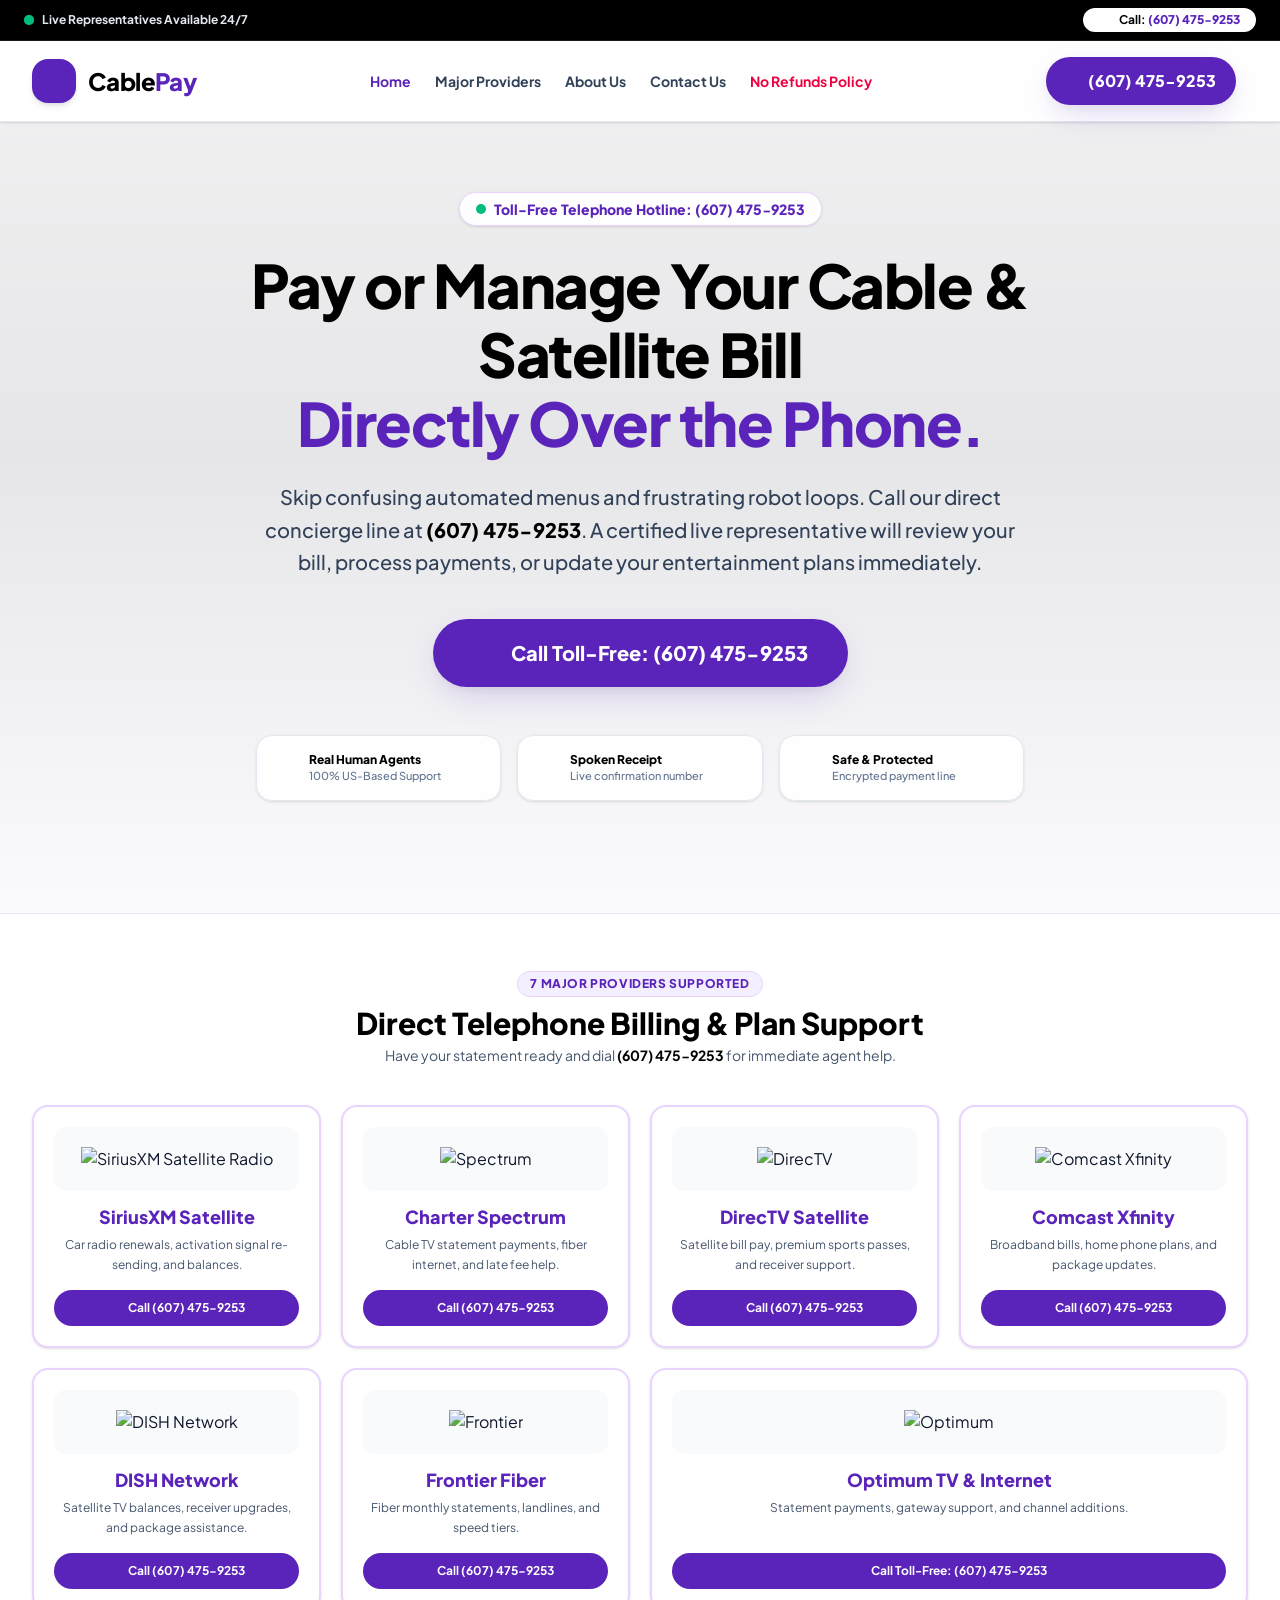
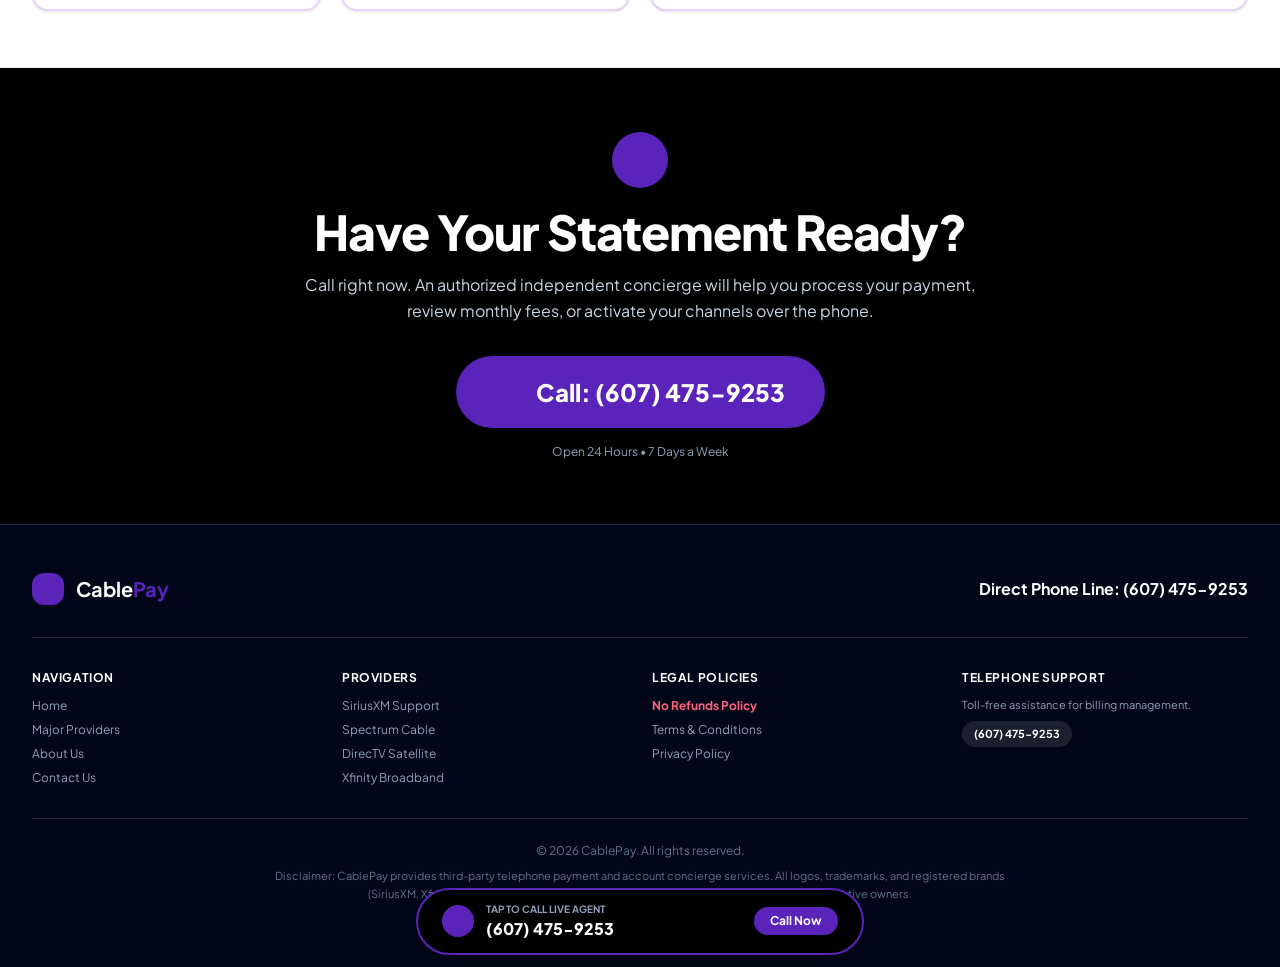
==== commit e803114d: "Update index.html" ====
--- a/index.html
+++ b/index.html
@@ -14,9 +14,8 @@
 
 <body class="bg-[#FBFBFE] text-slate-900 font-sans antialiased selection:bg-purple-100 selection:text-theme page-fade">
 
-  <!-- ================= FIXED HEADER (LOCKED TO TOP) ================= -->
-  <header class="fixed top-0 left-0 right-0 z-50 w-full">
-
+  <!-- ================= UNIFIED FIXED HEADER (LIVE BAR + NAVBAR) ================= -->
+  <header class="fixed top-0 left-0 right-0 z-50">
     <!-- Fixed Top Live Announcement Bar -->
     <div class="bg-black text-white text-xs sm:text-sm py-2 px-3 sm:px-6 shadow-md border-b border-white/10">
       <div class="max-w-7xl mx-auto flex items-center justify-between gap-2">
@@ -27,9 +26,8 @@
           </span>
           <span class="font-bold text-[11px] sm:text-xs text-slate-200 no-wrap-text">Live Representatives Available 24/7</span>
         </div>
-
         <a href="tel:16074759253" class="inline-flex items-center space-x-1.5 bg-white text-black hover:bg-slate-100 px-3 sm:px-4 py-1 rounded-full font-bold text-[11px] sm:text-xs transition-transform active:scale-95 flex-shrink-0">
-          <svg xmlns="http://www.w3.org/2000/svg" width="24" height="24" viewBox="0 0 24 24" fill="none" stroke="currentColor" stroke-width="2" stroke-linecap="round" stroke-linejoin="round" data-lucide="phone-call" aria-hidden="true" class="lucide lucide-phone-call w-3.5 h-3.5 theme-text"><path d="M13 2a9 9 0 0 1 9 9"></path><path d="M13 6a5 5 0 0 1 5 5"></path><path d="M13.832 16.568a1 1 0 0 0 1.213-.303l.355-.465A2 2 0 0 1 17 15h3a2 2 0 0 1 2 2v3a2 2 0 0 1-2 2A18 18 0 0 1 2 4a2 2 0 0 1 2-2h3a2 2 0 0 1 2 2v3a2 2 0 0 1-.8 1.6l-.468.351a1 1 0 0 0-.292 1.233 14 14 0 0 0 6.392 6.384"></path></svg>
+          <i data-lucide="phone-call" class="w-3.5 h-3.5 theme-text"></i>
           <span class="no-wrap-text">Call: <strong class="theme-text">(607) 475-9253</strong></span>
         </a>
       </div>
@@ -40,7 +38,7 @@
       <div class="max-w-7xl mx-auto px-3 sm:px-6 lg:px-8 h-16 sm:h-20 flex items-center justify-between gap-2">
         <a href="index.html" class="flex items-center space-x-2 sm:space-x-3 flex-shrink-0">
           <div class="w-9 h-9 sm:w-11 sm:h-11 rounded-xl sm:rounded-2xl theme-bg flex items-center justify-center text-white shadow-md">
-            <svg xmlns="http://www.w3.org/2000/svg" width="24" height="24" viewBox="0 0 24 24" fill="none" stroke="currentColor" stroke-width="2" stroke-linecap="round" stroke-linejoin="round" data-lucide="tv" aria-hidden="true" class="lucide lucide-tv w-5 h-5 sm:w-6 sm:h-6"><path d="m17 2-5 5-5-5"></path><rect width="20" height="15" x="2" y="7" rx="2"></rect></svg>
+            <i data-lucide="tv" class="w-5 h-5 sm:w-6 sm:h-6"></i>
           </div>
           <div class="flex flex-col">
             <span class="text-xl sm:text-2xl font-black tracking-tight text-black leading-none">Cable<span class="theme-text">Pay</span></span>
@@ -49,7 +47,7 @@
         </a>
 
         <nav class="hidden lg:flex items-center space-x-6 text-sm font-bold text-slate-700">
-          <a href="index.html" class="hover:text-theme transition-colors nav-link theme-text">Home</a>
+          <a href="index.html" class="hover:text-theme transition-colors nav-link">Home</a>
           <a href="providers.html" class="hover:text-theme transition-colors nav-link">Major Providers</a>
           <a href="about.html" class="hover:text-theme transition-colors nav-link">About Us</a>
           <a href="contact.html" class="hover:text-theme transition-colors nav-link">Contact Us</a>
@@ -58,39 +56,38 @@
 
         <div class="flex items-center space-x-2 sm:space-x-3 flex-shrink-0">
           <a href="tel:16074759253" class="inline-flex items-center space-x-1.5 theme-bg hover:bg-theme-dark text-white font-black text-xs sm:text-sm md:text-base px-3 sm:px-5 py-2 sm:py-3 rounded-full apple-shadow transition-all duration-200 active:scale-95">
-            <svg xmlns="http://www.w3.org/2000/svg" width="24" height="24" viewBox="0 0 24 24" fill="none" stroke="currentColor" stroke-width="2" stroke-linecap="round" stroke-linejoin="round" data-lucide="phone" aria-hidden="true" class="lucide lucide-phone w-3.5 h-3.5 sm:w-4 sm:h-4 text-white"><path d="M13.832 16.568a1 1 0 0 0 1.213-.303l.355-.465A2 2 0 0 1 17 15h3a2 2 0 0 1 2 2v3a2 2 0 0 1-2 2A18 18 0 0 1 2 4a2 2 0 0 1 2-2h3a2 2 0 0 1 2 2v3a2 2 0 0 1-.8 1.6l-.468.351a1 1 0 0 0-.292 1.233 14 14 0 0 0 6.392 6.384"></path></svg>
+            <i data-lucide="phone" class="w-3.5 h-3.5 sm:w-4 sm:h-4 text-white"></i>
             <span class="no-wrap-text">(607) 475-9253</span>
           </a>
-
           <button id="mobileMenuBtn" class="lg:hidden p-2 rounded-xl text-slate-800 hover:bg-slate-100 transition-colors" aria-label="Toggle Menu">
-            <svg xmlns="http://www.w3.org/2000/svg" width="24" height="24" viewBox="0 0 24 24" fill="none" stroke="currentColor" stroke-width="2" stroke-linecap="round" stroke-linejoin="round" data-lucide="menu" aria-hidden="true" id="menuIconOpen" class="lucide lucide-menu w-6 h-6 hidden"><path d="M4 5h16"></path><path d="M4 12h16"></path><path d="M4 19h16"></path></svg>
-            <svg xmlns="http://www.w3.org/2000/svg" width="24" height="24" viewBox="0 0 24 24" fill="none" stroke="currentColor" stroke-width="2" stroke-linecap="round" stroke-linejoin="round" data-lucide="x" aria-hidden="true" id="menuIconClose" class="lucide lucide-x w-6 h-6"><path d="M18 6 6 18"></path><path d="m6 6 12 12"></path></svg>
+            <i data-lucide="menu" id="menuIconOpen" class="w-6 h-6"></i>
+            <i data-lucide="x" id="menuIconClose" class="w-6 h-6 hidden"></i>
           </button>
         </div>
       </div>
 
       <!-- Mobile Drawer Menu -->
-      <div id="mobileMenu" class="lg:hidden bg-white border-b border-slate-200 px-4 space-y-2 shadow-xl menu-open">
+      <div id="mobileMenu" class="lg:hidden bg-white border-b border-slate-200 px-4 space-y-2 shadow-xl">
         <div class="flex flex-col space-y-1 font-bold text-slate-800 text-sm pt-2">
           <a href="index.html" class="px-3 py-2 rounded-xl hover:bg-theme-light hover:text-theme flex items-center justify-between">
-            <span>Home</span><svg xmlns="http://www.w3.org/2000/svg" width="24" height="24" viewBox="0 0 24 24" fill="none" stroke="currentColor" stroke-width="2" stroke-linecap="round" stroke-linejoin="round" data-lucide="chevron-right" aria-hidden="true" class="lucide lucide-chevron-right w-4 h-4 text-slate-400"><path d="m9 18 6-6-6-6"></path></svg>
+            <span>Home</span><i data-lucide="chevron-right" class="w-4 h-4 text-slate-400"></i>
           </a>
           <a href="providers.html" class="px-3 py-2 rounded-xl hover:bg-theme-light hover:text-theme flex items-center justify-between">
-            <span>Major Providers</span><svg xmlns="http://www.w3.org/2000/svg" width="24" height="24" viewBox="0 0 24 24" fill="none" stroke="currentColor" stroke-width="2" stroke-linecap="round" stroke-linejoin="round" data-lucide="chevron-right" aria-hidden="true" class="lucide lucide-chevron-right w-4 h-4 text-slate-400"><path d="m9 18 6-6-6-6"></path></svg>
+            <span>Major Providers</span><i data-lucide="chevron-right" class="w-4 h-4 text-slate-400"></i>
           </a>
           <a href="about.html" class="px-3 py-2 rounded-xl hover:bg-theme-light hover:text-theme flex items-center justify-between">
-            <span>About Us</span><svg xmlns="http://www.w3.org/2000/svg" width="24" height="24" viewBox="0 0 24 24" fill="none" stroke="currentColor" stroke-width="2" stroke-linecap="round" stroke-linejoin="round" data-lucide="chevron-right" aria-hidden="true" class="lucide lucide-chevron-right w-4 h-4 text-slate-400"><path d="m9 18 6-6-6-6"></path></svg>
+            <span>About Us</span><i data-lucide="chevron-right" class="w-4 h-4 text-slate-400"></i>
           </a>
           <a href="contact.html" class="px-3 py-2 rounded-xl hover:bg-theme-light hover:text-theme flex items-center justify-between">
-            <span>Contact Us</span><svg xmlns="http://www.w3.org/2000/svg" width="24" height="24" viewBox="0 0 24 24" fill="none" stroke="currentColor" stroke-width="2" stroke-linecap="round" stroke-linejoin="round" data-lucide="chevron-right" aria-hidden="true" class="lucide lucide-chevron-right w-4 h-4 text-slate-400"><path d="m9 18 6-6-6-6"></path></svg>
+            <span>Contact Us</span><i data-lucide="chevron-right" class="w-4 h-4 text-slate-400"></i>
           </a>
           <a href="refund-policy.html" class="px-3 py-2 rounded-xl hover:bg-rose-50 text-rose-600 flex items-center justify-between">
-            <span>No Refunds Policy</span><svg xmlns="http://www.w3.org/2000/svg" width="24" height="24" viewBox="0 0 24 24" fill="none" stroke="currentColor" stroke-width="2" stroke-linecap="round" stroke-linejoin="round" data-lucide="chevron-right" aria-hidden="true" class="lucide lucide-chevron-right w-4 h-4 text-rose-400"><path d="m9 18 6-6-6-6"></path></svg>
+            <span>No Refunds Policy</span><i data-lucide="chevron-right" class="w-4 h-4 text-rose-400"></i>
           </a>
         </div>
         <div class="pt-2 pb-4">
           <a href="tel:16074759253" class="w-full inline-flex items-center justify-center space-x-2 theme-bg text-white font-extrabold text-sm py-3 rounded-full shadow-lg">
-            <svg xmlns="http://www.w3.org/2000/svg" width="24" height="24" viewBox="0 0 24 24" fill="none" stroke="currentColor" stroke-width="2" stroke-linecap="round" stroke-linejoin="round" data-lucide="phone-call" aria-hidden="true" class="lucide lucide-phone-call w-4 h-4"><path d="M13 2a9 9 0 0 1 9 9"></path><path d="M13 6a5 5 0 0 1 5 5"></path><path d="M13.832 16.568a1 1 0 0 0 1.213-.303l.355-.465A2 2 0 0 1 17 15h3a2 2 0 0 1 2 2v3a2 2 0 0 1-2 2A18 18 0 0 1 2 4a2 2 0 0 1 2-2h3a2 2 0 0 1 2 2v3a2 2 0 0 1-.8 1.6l-.468.351a1 1 0 0 0-.292 1.233 14 14 0 0 0 6.392 6.384"></path></svg>
+            <i data-lucide="phone-call" class="w-4 h-4"></i>
             <span>Call: (607) 475-9253</span>
           </a>
         </div>
@@ -161,7 +158,7 @@
         <div class="bento-card bg-white rounded-2xl p-5 border-2 border-purple-200 shadow-sm flex flex-col justify-between hover:border-theme">
           <div>
             <div class="h-16 bg-slate-50 rounded-xl p-2.5 flex items-center justify-center mb-3">
-              <img src="https://www.vectorlogo.zone/logos/siriusxm/siriusxm-ar21~bgwhite.svg" alt="SiriusXM Satellite Radio" class="max-h-11 w-auto object-contain">
+              <img src="https://brandslogos.com/wp-content/uploads/images/large/siriusxm-logo-vector.svg" alt="SiriusXM Satellite Radio" class="max-h-11 w-auto object-contain">
             </div>
             <h3 class="text-lg font-black theme-text text-center mb-1">SiriusXM Satellite</h3>
             <p class="text-xs text-slate-600 text-center leading-relaxed mb-4">Car radio renewals, activation signal re-sending, and balances.</p>
@@ -307,3 +304,57 @@
           <h4 class="text-white font-bold text-xs uppercase tracking-wider mb-3">Providers</h4>
           <ul class="space-y-2">
             <li><a href="tel:16074759253" class="hover:text-white transition-colors">SiriusXM Support</a></li>
+            <li><a href="tel:16074759253" class="hover:text-white transition-colors">Spectrum Cable</a></li>
+            <li><a href="tel:16074759253" class="hover:text-white transition-colors">DirecTV Satellite</a></li>
+            <li><a href="tel:16074759253" class="hover:text-white transition-colors">Xfinity Broadband</a></li>
+          </ul>
+        </div>
+        <div>
+          <h4 class="text-white font-bold text-xs uppercase tracking-wider mb-3">Legal Policies</h4>
+          <ul class="space-y-2">
+            <li><a href="refund-policy.html" class="text-rose-400 hover:text-rose-300 font-bold transition-colors">No Refunds Policy</a></li>
+            <li><a href="terms-conditions.html" class="hover:text-white transition-colors">Terms & Conditions</a></li>
+            <li><a href="privacy-policy.html" class="hover:text-white transition-colors">Privacy Policy</a></li>
+          </ul>
+        </div>
+        <div>
+          <h4 class="text-white font-bold text-xs uppercase tracking-wider mb-3">Telephone Support</h4>
+          <p class="text-[11px] text-slate-400 mb-2">Toll-free assistance for billing management.</p>
+          <a href="tel:16074759253" class="inline-block bg-white/10 hover:bg-white/20 text-white font-bold px-3 py-1.5 rounded-full text-[11px]">
+            (607) 475-9253
+          </a>
+        </div>
+      </div>
+
+      <div class="pt-6 border-t border-slate-800 text-center text-slate-500 space-y-2">
+        <p>&copy; 2026 CablePay. All rights reserved.</p>
+        <p class="text-[10px] sm:text-[11px] text-slate-500 max-w-3xl mx-auto leading-relaxed">
+          Disclaimer: CablePay provides third-party telephone payment and account concierge services. All logos, trademarks, and registered brands (SiriusXM, Xfinity, Spectrum, DirecTV, Optimum, Frontier, DISH) belong strictly to their respective owners.
+        </p>
+      </div>
+    </div>
+  </footer>
+
+  <!-- Fixed Bottom Floating Pill -->
+  <div class="fixed bottom-3 left-0 right-0 z-50 px-3 sm:px-4">
+    <div class="max-w-md mx-auto">
+      <a href="tel:16074759253" class="w-full bg-black text-white border-2 theme-border rounded-full py-2.5 sm:py-3 px-4 sm:px-6 shadow-2xl flex items-center justify-between hover:bg-slate-900 transition-transform active:scale-95">
+        <div class="flex items-center space-x-2.5 sm:space-x-3">
+          <div class="w-7 h-7 sm:w-8 sm:h-8 rounded-full theme-bg text-white flex items-center justify-center flex-shrink-0 animate-pulse">
+            <i data-lucide="phone-call" class="w-3.5 h-3.5 sm:w-4 sm:h-4"></i>
+          </div>
+          <div class="text-left">
+            <p class="text-[9px] sm:text-[10px] uppercase font-bold text-slate-400">Tap to Call Live Agent</p>
+            <p class="text-xs sm:text-base font-extrabold text-white no-wrap-text">(607) 475-9253</p>
+          </div>
+        </div>
+        <span class="theme-bg text-white font-bold text-[11px] sm:text-xs px-3 sm:px-4 py-1.5 rounded-full flex-shrink-0">
+          Call Now
+        </span>
+      </a>
+    </div>
+  </div>
+
+  <script src="js/main.js"></script>
+</body>
+</html>
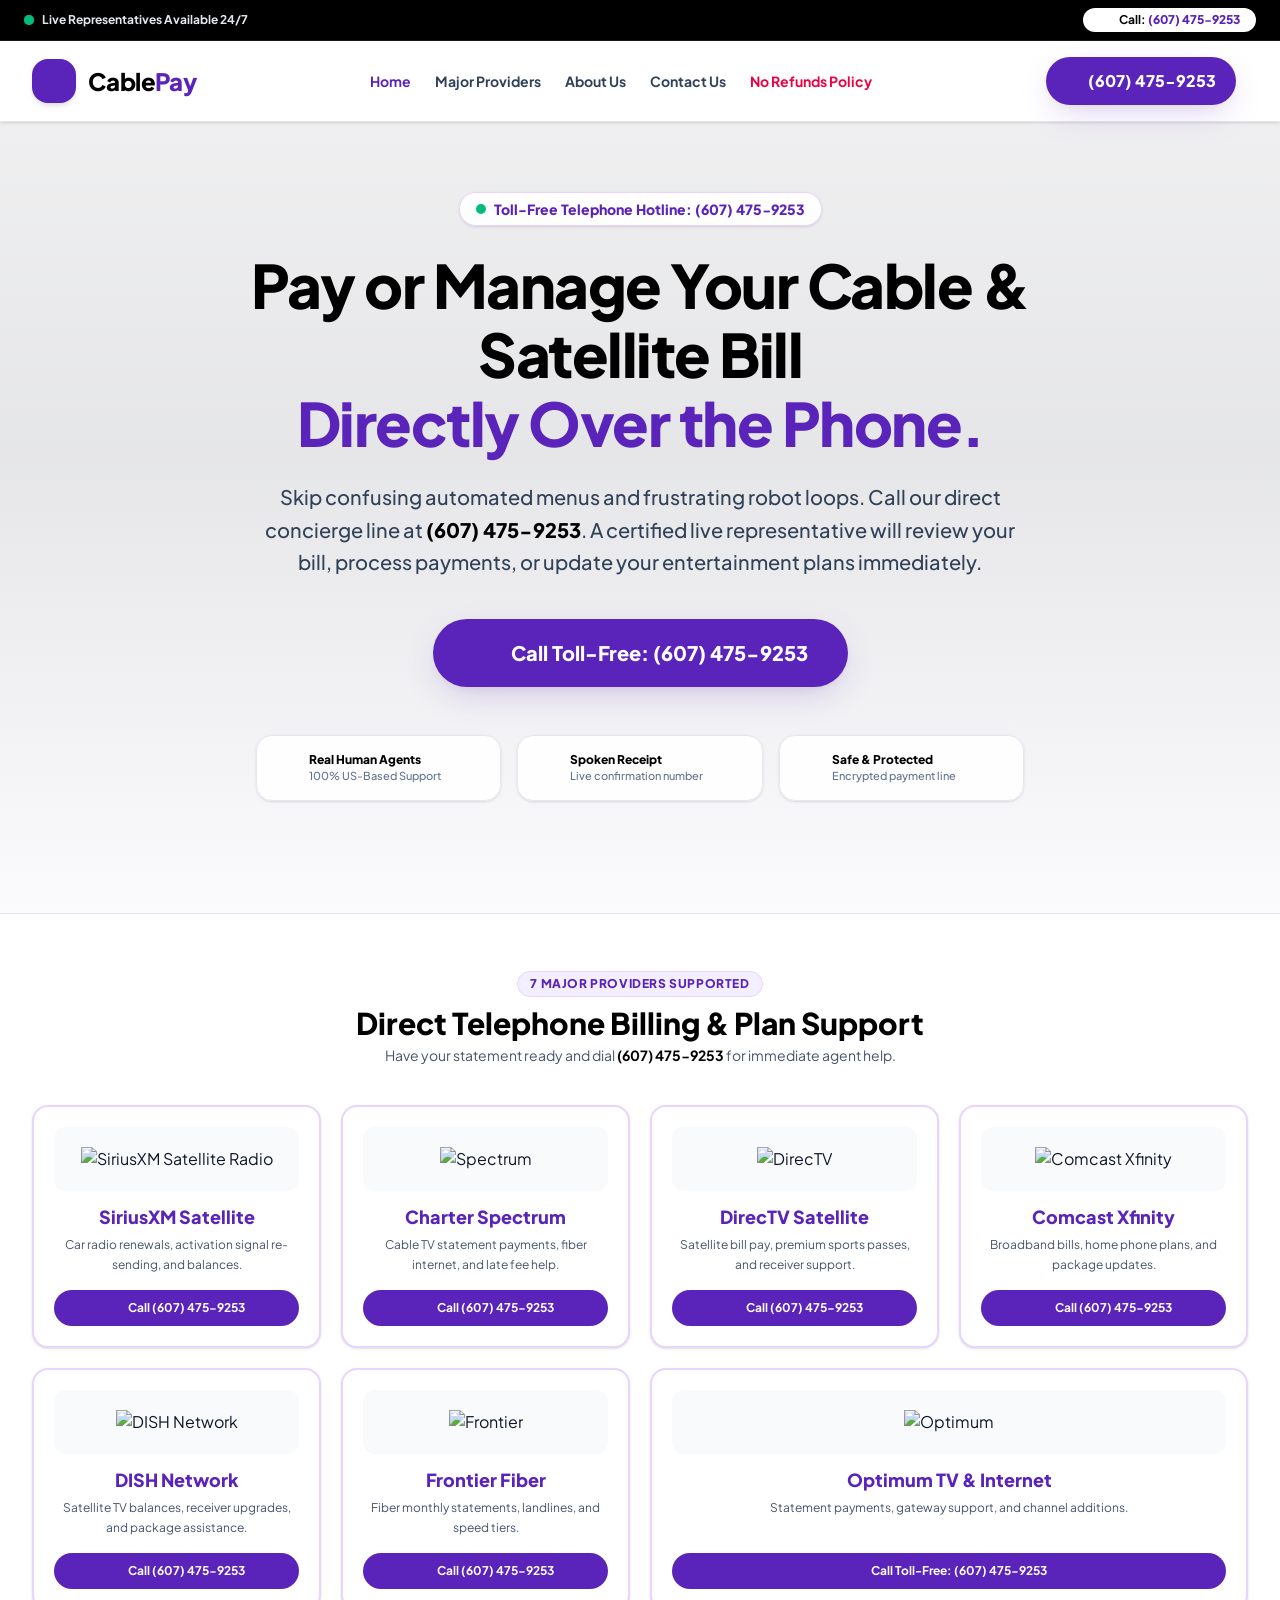
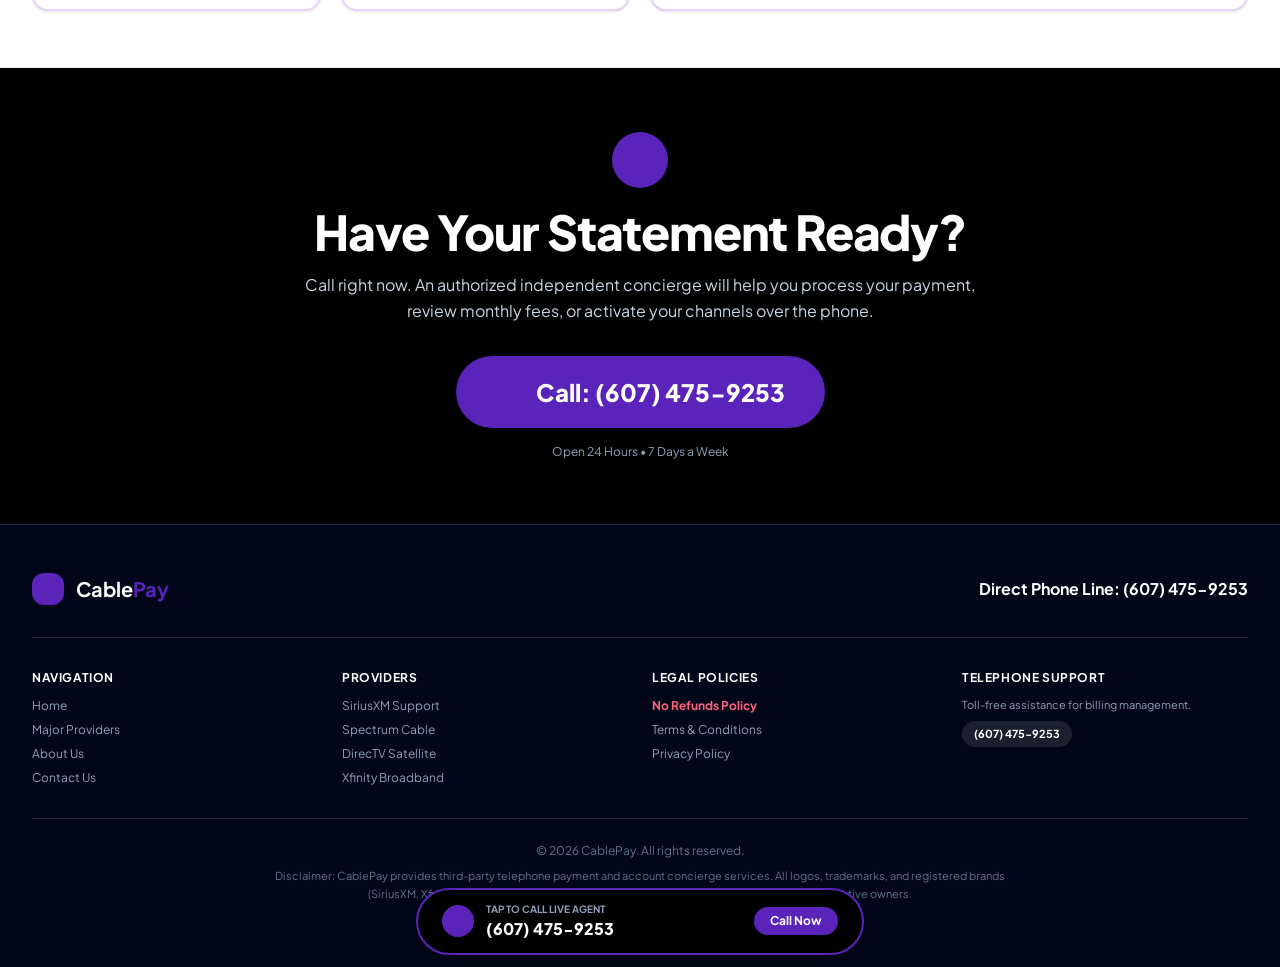
==== commit 344012a6: "Update index.html" ====
--- a/index.html
+++ b/index.html
@@ -15,26 +15,26 @@
 <body class="bg-[#FBFBFE] text-slate-900 font-sans antialiased selection:bg-purple-100 selection:text-theme page-fade">
 
   <!-- ================= UNIFIED FIXED HEADER (LIVE BAR + NAVBAR) ================= -->
-  <header class="fixed top-0 left-0 right-0 z-50">
+  <header class="fixed top-0 left-0 w-full z-[100] flex flex-col">
     <!-- Fixed Top Live Announcement Bar -->
-    <div class="bg-black text-white text-xs sm:text-sm py-2 px-3 sm:px-6 shadow-md border-b border-white/10">
+    <div class="bg-black text-white text-xs sm:text-sm py-2 px-3 sm:px-6 shadow-md border-b border-white/10 w-full">
       <div class="max-w-7xl mx-auto flex items-center justify-between gap-2">
         <div class="flex items-center space-x-2 flex-shrink-0">
           <span class="relative flex h-2.5 w-2.5">
             <span class="animate-ping absolute inline-flex h-full w-full rounded-full bg-emerald-400 opacity-75"></span>
             <span class="relative inline-flex rounded-full h-2.5 w-2.5 bg-emerald-500"></span>
           </span>
-          <span class="font-bold text-[11px] sm:text-xs text-slate-200 no-wrap-text">Live Representatives Available 24/7</span>
+          <span class="font-bold text-[11px] sm:text-xs text-slate-200 whitespace-nowrap">Live Representatives Available 24/7</span>
         </div>
         <a href="tel:16074759253" class="inline-flex items-center space-x-1.5 bg-white text-black hover:bg-slate-100 px-3 sm:px-4 py-1 rounded-full font-bold text-[11px] sm:text-xs transition-transform active:scale-95 flex-shrink-0">
           <i data-lucide="phone-call" class="w-3.5 h-3.5 theme-text"></i>
-          <span class="no-wrap-text">Call: <strong class="theme-text">(607) 475-9253</strong></span>
+          <span class="whitespace-nowrap">Call: <strong class="theme-text">(607) 475-9253</strong></span>
         </a>
       </div>
     </div>
 
     <!-- Fixed Main Navbar -->
-    <div class="bg-white/95 backdrop-blur-md border-b border-slate-200/90 shadow-sm">
+    <div class="bg-white/95 backdrop-blur-md border-b border-slate-200/90 shadow-sm w-full">
       <div class="max-w-7xl mx-auto px-3 sm:px-6 lg:px-8 h-16 sm:h-20 flex items-center justify-between gap-2">
         <a href="index.html" class="flex items-center space-x-2 sm:space-x-3 flex-shrink-0">
           <div class="w-9 h-9 sm:w-11 sm:h-11 rounded-xl sm:rounded-2xl theme-bg flex items-center justify-center text-white shadow-md">
@@ -42,7 +42,7 @@
           </div>
           <div class="flex flex-col">
             <span class="text-xl sm:text-2xl font-black tracking-tight text-black leading-none">Cable<span class="theme-text">Pay</span></span>
-            <span class="text-[9px] sm:text-[10px] uppercase font-bold tracking-wider text-slate-500 mt-0.5 hidden xs:block">Telephone Concierge</span>
+            <span class="text-[9px] sm:text-[10px] uppercase font-bold tracking-wider text-slate-500 mt-0.5 hidden sm:block">Telephone Concierge</span>
           </div>
         </a>
 
@@ -57,17 +57,17 @@
         <div class="flex items-center space-x-2 sm:space-x-3 flex-shrink-0">
           <a href="tel:16074759253" class="inline-flex items-center space-x-1.5 theme-bg hover:bg-theme-dark text-white font-black text-xs sm:text-sm md:text-base px-3 sm:px-5 py-2 sm:py-3 rounded-full apple-shadow transition-all duration-200 active:scale-95">
             <i data-lucide="phone" class="w-3.5 h-3.5 sm:w-4 sm:h-4 text-white"></i>
-            <span class="no-wrap-text">(607) 475-9253</span>
-          </a>
-          <button id="mobileMenuBtn" class="lg:hidden p-2 rounded-xl text-slate-800 hover:bg-slate-100 transition-colors" aria-label="Toggle Menu">
-            <i data-lucide="menu" id="menuIconOpen" class="w-6 h-6"></i>
+            <span class="whitespace-nowrap">(607) 475-9253</span>
+          </a>
+          <button id="mobileMenuBtn" class="lg:hidden p-2 rounded-xl text-slate-800 hover:bg-slate-100 transition-colors focus:outline-none focus:ring-2 focus:ring-theme/50" aria-label="Toggle Menu">
+            <i data-lucide="menu" id="menuIconOpen" class="w-6 h-6 block"></i>
             <i data-lucide="x" id="menuIconClose" class="w-6 h-6 hidden"></i>
           </button>
         </div>
       </div>
 
       <!-- Mobile Drawer Menu -->
-      <div id="mobileMenu" class="lg:hidden bg-white border-b border-slate-200 px-4 space-y-2 shadow-xl">
+      <div id="mobileMenu" class="hidden lg:hidden bg-white border-t border-slate-200 px-4 space-y-2 shadow-xl w-full max-h-[75vh] overflow-y-auto">
         <div class="flex flex-col space-y-1 font-bold text-slate-800 text-sm pt-2">
           <a href="index.html" class="px-3 py-2 rounded-xl hover:bg-theme-light hover:text-theme flex items-center justify-between">
             <span>Home</span><i data-lucide="chevron-right" class="w-4 h-4 text-slate-400"></i>
@@ -345,7 +345,7 @@
           </div>
           <div class="text-left">
             <p class="text-[9px] sm:text-[10px] uppercase font-bold text-slate-400">Tap to Call Live Agent</p>
-            <p class="text-xs sm:text-base font-extrabold text-white no-wrap-text">(607) 475-9253</p>
+            <p class="text-xs sm:text-base font-extrabold text-white whitespace-nowrap">(607) 475-9253</p>
           </div>
         </div>
         <span class="theme-bg text-white font-bold text-[11px] sm:text-xs px-3 sm:px-4 py-1.5 rounded-full flex-shrink-0">
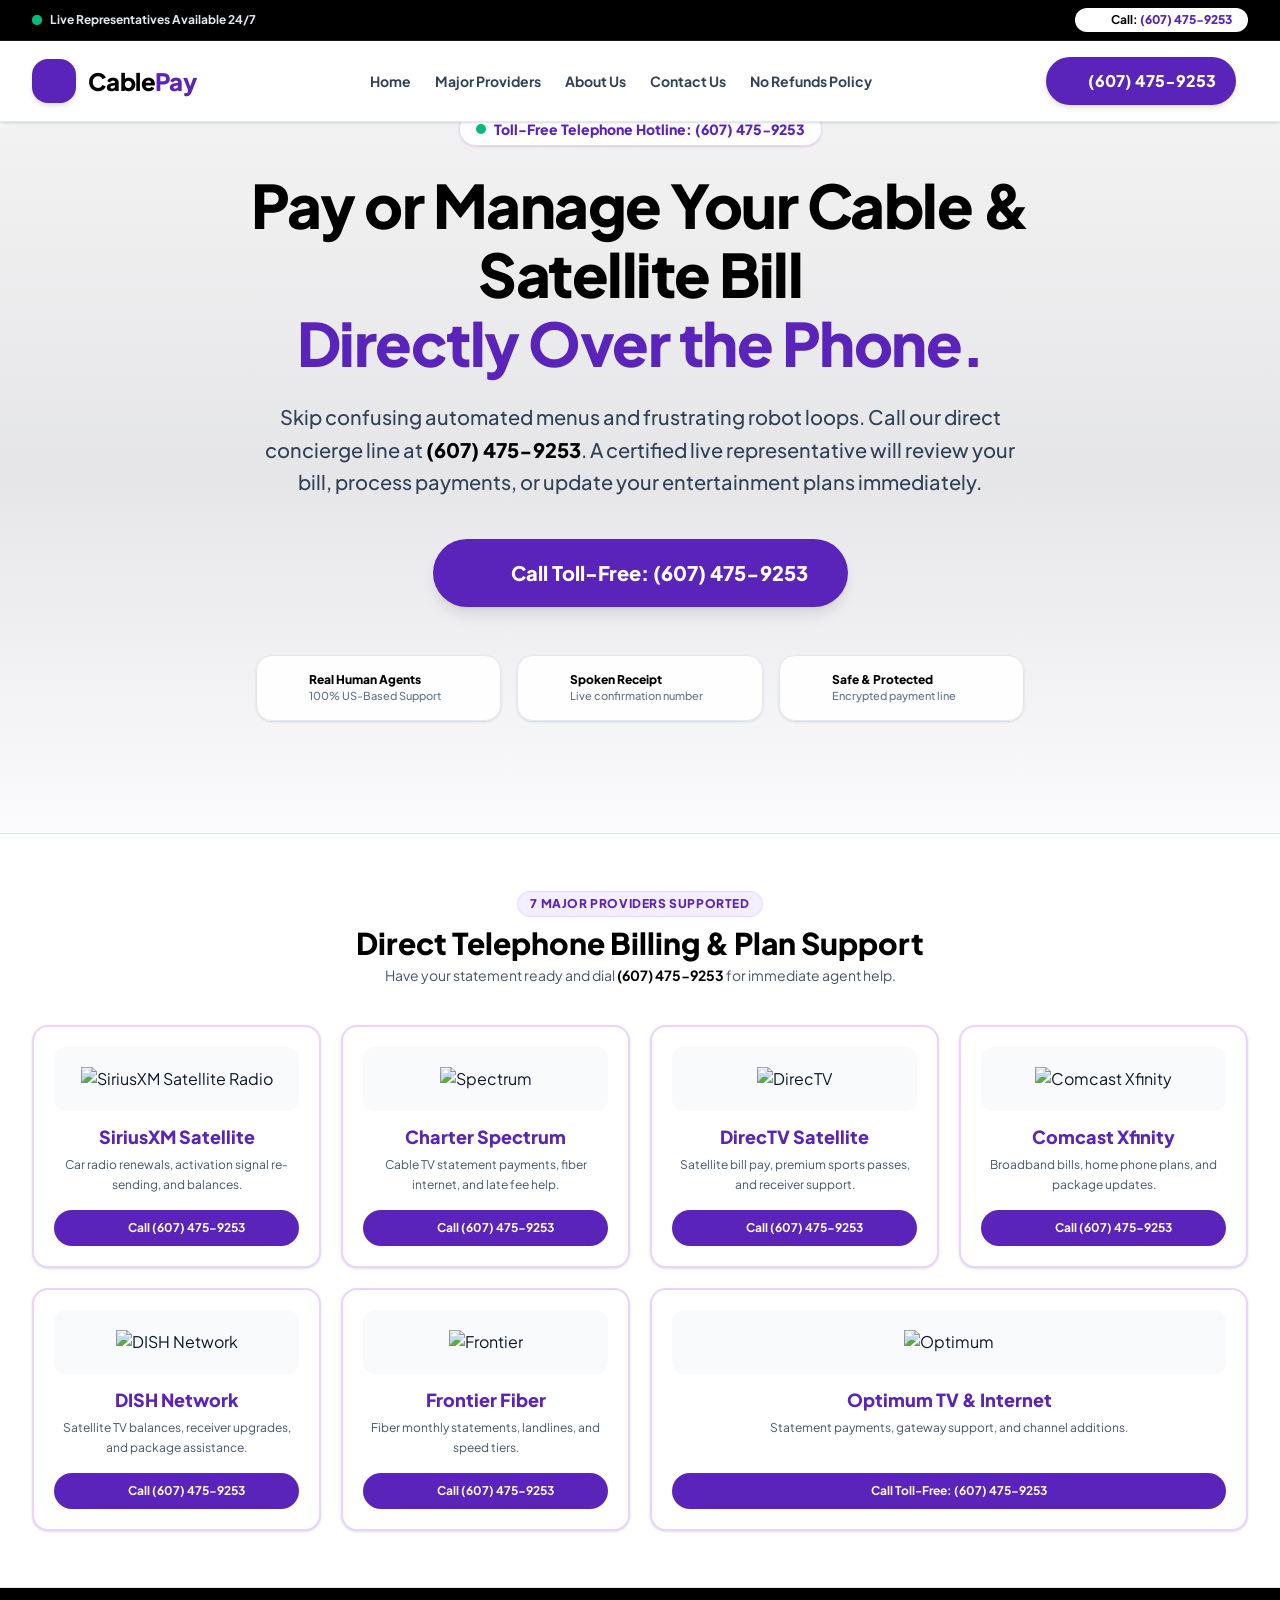
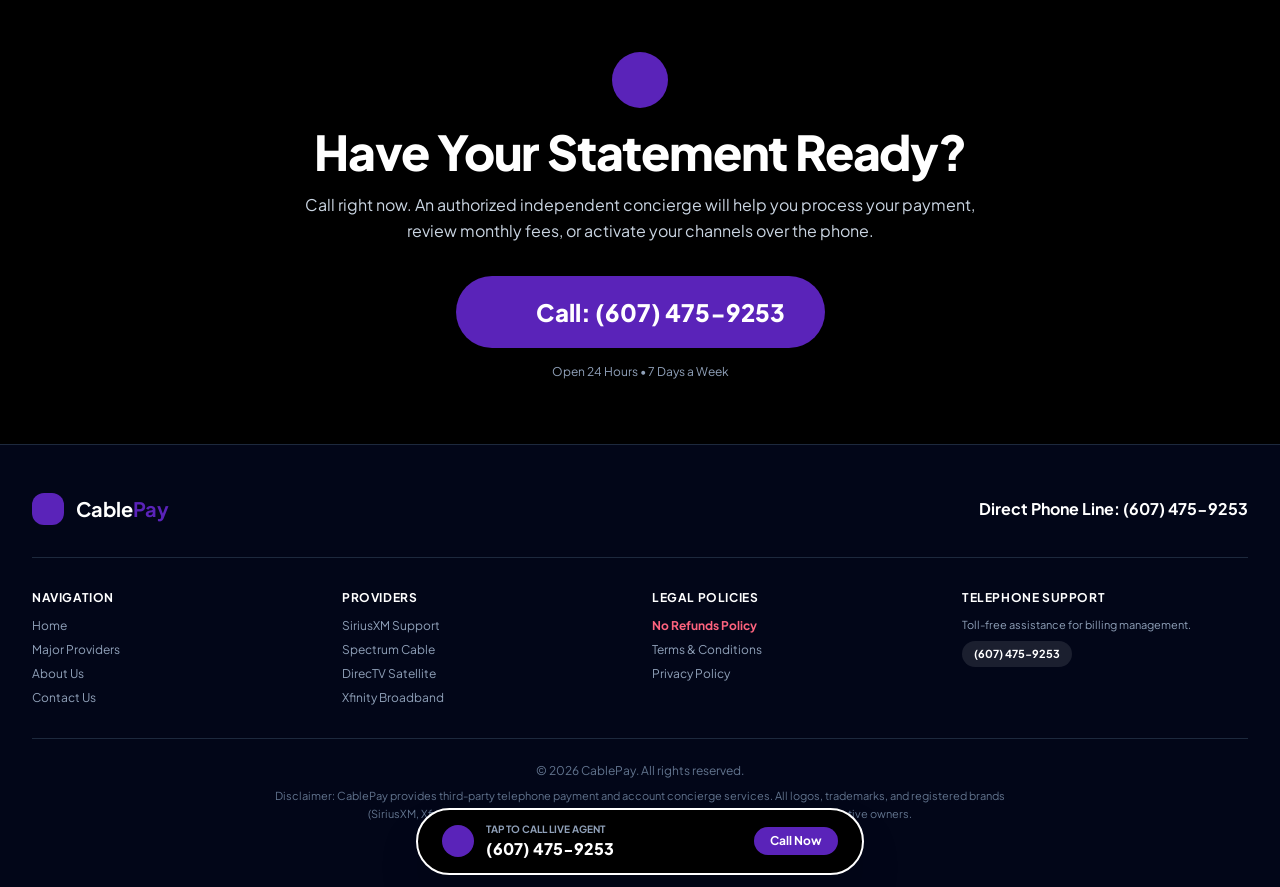
==== commit 25700416: "Update index.html" ====
--- a/index.html
+++ b/index.html
@@ -10,15 +10,55 @@
   <link href="https://fonts.googleapis.com/css2?family=Plus+Jakarta+Sans:wght@400;500;600;700;800;900&display=swap" rel="stylesheet">
   <link rel="stylesheet" href="css/output.css">
   <script src="https://unpkg.com/lucide@latest"></script>
+
+  <!-- GUARANTEED FIXED NAVBAR CSS -->
+  <style>
+    .guaranteed-fixed-nav {
+      position: fixed !important;
+      top: 0 !important;
+      left: 0 !important;
+      right: 0 !important;
+      width: 100% !important;
+      z-index: 9999 !important;
+      display: flex;
+      flex-direction: column;
+    }
+    
+    /* Ensure the body doesn't hide content behind the fixed navbar */
+    body {
+      padding-top: 104px; /* Default height of navbar */
+    }
+    @media (min-width: 640px) {
+      body {
+        padding-top: 112px; /* Slightly taller on desktop */
+      }
+    }
+
+    /* Mobile menu animation */
+    .mobile-menu-wrapper {
+      display: none;
+      max-height: calc(100vh - 104px);
+      overflow-y: auto;
+    }
+    .mobile-menu-wrapper.is-open {
+      display: block;
+      animation: slideDown 0.2s ease-out forwards;
+    }
+    @keyframes slideDown {
+      from { opacity: 0; transform: translateY(-5px); }
+      to { opacity: 1; transform: translateY(0); }
+    }
+  </style>
 </head>
 
 <body class="bg-[#FBFBFE] text-slate-900 font-sans antialiased selection:bg-purple-100 selection:text-theme page-fade">
 
-  <!-- ================= UNIFIED FIXED HEADER (LIVE BAR + NAVBAR) ================= -->
-  <header class="fixed top-0 left-0 w-full z-[100] flex flex-col">
-    <!-- Fixed Top Live Announcement Bar -->
-    <div class="bg-black text-white text-xs sm:text-sm py-2 px-3 sm:px-6 shadow-md border-b border-white/10 w-full">
-      <div class="max-w-7xl mx-auto flex items-center justify-between gap-2">
+  <!-- ================= CUSTOM BULLETPROOF FIXED HEADER ================= -->
+  <header class="guaranteed-fixed-nav">
+    
+    <!-- 1. Top Live Announcement Bar (Black) -->
+    <div class="bg-black text-white shadow-md border-b border-white/10 w-full">
+      <div class="max-w-7xl mx-auto px-3 sm:px-6 lg:px-8 py-2 flex items-center justify-between gap-2">
         <div class="flex items-center space-x-2 flex-shrink-0">
           <span class="relative flex h-2.5 w-2.5">
             <span class="animate-ping absolute inline-flex h-full w-full rounded-full bg-emerald-400 opacity-75"></span>
@@ -33,9 +73,11 @@
       </div>
     </div>
 
-    <!-- Fixed Main Navbar -->
+    <!-- 2. Main Navbar (White Glassmorphism) -->
     <div class="bg-white/95 backdrop-blur-md border-b border-slate-200/90 shadow-sm w-full">
       <div class="max-w-7xl mx-auto px-3 sm:px-6 lg:px-8 h-16 sm:h-20 flex items-center justify-between gap-2">
+        
+        <!-- Logo -->
         <a href="index.html" class="flex items-center space-x-2 sm:space-x-3 flex-shrink-0">
           <div class="w-9 h-9 sm:w-11 sm:h-11 rounded-xl sm:rounded-2xl theme-bg flex items-center justify-center text-white shadow-md">
             <i data-lucide="tv" class="w-5 h-5 sm:w-6 sm:h-6"></i>
@@ -46,57 +88,62 @@
           </div>
         </a>
 
+        <!-- Desktop Links -->
         <nav class="hidden lg:flex items-center space-x-6 text-sm font-bold text-slate-700">
-          <a href="index.html" class="hover:text-theme transition-colors nav-link">Home</a>
-          <a href="providers.html" class="hover:text-theme transition-colors nav-link">Major Providers</a>
-          <a href="about.html" class="hover:text-theme transition-colors nav-link">About Us</a>
-          <a href="contact.html" class="hover:text-theme transition-colors nav-link">Contact Us</a>
-          <a href="refund-policy.html" class="hover:text-theme transition-colors nav-link text-rose-600">No Refunds Policy</a>
+          <a href="index.html" class="hover:text-theme transition-colors">Home</a>
+          <a href="providers.html" class="hover:text-theme transition-colors">Major Providers</a>
+          <a href="about.html" class="hover:text-theme transition-colors">About Us</a>
+          <a href="contact.html" class="hover:text-theme transition-colors">Contact Us</a>
+          <a href="refund-policy.html" class="hover:text-rose-600 transition-colors text-rose-500">No Refunds Policy</a>
         </nav>
 
+        <!-- Right Side Buttons -->
         <div class="flex items-center space-x-2 sm:space-x-3 flex-shrink-0">
-          <a href="tel:16074759253" class="inline-flex items-center space-x-1.5 theme-bg hover:bg-theme-dark text-white font-black text-xs sm:text-sm md:text-base px-3 sm:px-5 py-2 sm:py-3 rounded-full apple-shadow transition-all duration-200 active:scale-95">
+          <a href="tel:16074759253" class="inline-flex items-center space-x-1.5 theme-bg hover:bg-theme-dark text-white font-black text-xs sm:text-sm md:text-base px-3 sm:px-5 py-2 sm:py-3 rounded-full shadow-md transition-all duration-200 active:scale-95">
             <i data-lucide="phone" class="w-3.5 h-3.5 sm:w-4 sm:h-4 text-white"></i>
             <span class="whitespace-nowrap">(607) 475-9253</span>
           </a>
-          <button id="mobileMenuBtn" class="lg:hidden p-2 rounded-xl text-slate-800 hover:bg-slate-100 transition-colors focus:outline-none focus:ring-2 focus:ring-theme/50" aria-label="Toggle Menu">
-            <i data-lucide="menu" id="menuIconOpen" class="w-6 h-6 block"></i>
-            <i data-lucide="x" id="menuIconClose" class="w-6 h-6 hidden"></i>
+          <!-- Mobile Menu Toggle Button -->
+          <button id="customMenuToggle" class="lg:hidden p-2 rounded-xl text-slate-800 hover:bg-slate-100 transition-colors focus:outline-none" aria-label="Toggle Menu">
+            <i data-lucide="menu" id="icon-menu" class="w-6 h-6 block"></i>
+            <i data-lucide="x" id="icon-close" class="w-6 h-6 hidden"></i>
           </button>
         </div>
       </div>
 
-      <!-- Mobile Drawer Menu -->
-      <div id="mobileMenu" class="hidden lg:hidden bg-white border-t border-slate-200 px-4 space-y-2 shadow-xl w-full max-h-[75vh] overflow-y-auto">
-        <div class="flex flex-col space-y-1 font-bold text-slate-800 text-sm pt-2">
-          <a href="index.html" class="px-3 py-2 rounded-xl hover:bg-theme-light hover:text-theme flex items-center justify-between">
+      <!-- 3. Mobile Dropdown Menu -->
+      <div id="customMobileMenu" class="mobile-menu-wrapper bg-white border-t border-slate-200 shadow-xl w-full lg:hidden">
+        <div class="flex flex-col space-y-1 font-bold text-slate-800 text-sm p-4">
+          <a href="index.html" class="px-3 py-3 rounded-xl hover:bg-theme-light hover:text-theme flex items-center justify-between border-b border-slate-50">
             <span>Home</span><i data-lucide="chevron-right" class="w-4 h-4 text-slate-400"></i>
           </a>
-          <a href="providers.html" class="px-3 py-2 rounded-xl hover:bg-theme-light hover:text-theme flex items-center justify-between">
+          <a href="providers.html" class="px-3 py-3 rounded-xl hover:bg-theme-light hover:text-theme flex items-center justify-between border-b border-slate-50">
             <span>Major Providers</span><i data-lucide="chevron-right" class="w-4 h-4 text-slate-400"></i>
           </a>
-          <a href="about.html" class="px-3 py-2 rounded-xl hover:bg-theme-light hover:text-theme flex items-center justify-between">
+          <a href="about.html" class="px-3 py-3 rounded-xl hover:bg-theme-light hover:text-theme flex items-center justify-between border-b border-slate-50">
             <span>About Us</span><i data-lucide="chevron-right" class="w-4 h-4 text-slate-400"></i>
           </a>
-          <a href="contact.html" class="px-3 py-2 rounded-xl hover:bg-theme-light hover:text-theme flex items-center justify-between">
+          <a href="contact.html" class="px-3 py-3 rounded-xl hover:bg-theme-light hover:text-theme flex items-center justify-between border-b border-slate-50">
             <span>Contact Us</span><i data-lucide="chevron-right" class="w-4 h-4 text-slate-400"></i>
           </a>
-          <a href="refund-policy.html" class="px-3 py-2 rounded-xl hover:bg-rose-50 text-rose-600 flex items-center justify-between">
+          <a href="refund-policy.html" class="px-3 py-3 rounded-xl hover:bg-rose-50 text-rose-600 flex items-center justify-between">
             <span>No Refunds Policy</span><i data-lucide="chevron-right" class="w-4 h-4 text-rose-400"></i>
           </a>
-        </div>
-        <div class="pt-2 pb-4">
-          <a href="tel:16074759253" class="w-full inline-flex items-center justify-center space-x-2 theme-bg text-white font-extrabold text-sm py-3 rounded-full shadow-lg">
-            <i data-lucide="phone-call" class="w-4 h-4"></i>
-            <span>Call: (607) 475-9253</span>
-          </a>
+          <div class="pt-4 pb-2">
+            <a href="tel:16074759253" class="w-full inline-flex items-center justify-center space-x-2 theme-bg text-white font-extrabold text-sm py-3.5 rounded-full shadow-lg">
+              <i data-lucide="phone-call" class="w-4 h-4"></i>
+              <span>Call: (607) 475-9253</span>
+            </a>
+          </div>
         </div>
       </div>
     </div>
   </header>
+  <!-- ================= END FIXED HEADER ================= -->
+
 
   <!-- Hero Section -->
-  <section class="relative pt-36 pb-20 md:pt-48 md:pb-28 overflow-hidden border-b border-slate-200">
+  <section class="relative pt-16 pb-20 md:pt-24 md:pb-28 overflow-hidden border-b border-slate-200">
     <div class="absolute inset-0 -z-10 bg-slate-950">
       <img src="https://images.unsplash.com/photo-1584905066893-7d5c142ba4e1?q=80&w=687&auto=format&fit=crop&ixlib=rb-4.1.0&ixid=M3wxMjA3fDB8MHxwaG90by1wYWdlfHx8fGVufDB8fHx8fA%3D%3D" alt="Home Setup" class="w-full h-full object-cover opacity-25 mix-blend-luminosity">
       <div class="absolute inset-0 bg-gradient-to-b from-white/95 via-white/90 to-[#FBFBFE]"></div>
@@ -118,7 +165,7 @@
       </p>
 
       <div class="flex flex-col sm:flex-row items-center justify-center gap-4">
-        <a href="tel:16074759253" class="w-full sm:w-auto inline-flex items-center justify-center space-x-3.5 theme-bg hover:bg-theme-dark text-white font-black text-lg sm:text-xl px-10 py-5 rounded-full apple-shadow transition-all duration-200 hover:scale-105 active:scale-95">
+        <a href="tel:16074759253" class="w-full sm:w-auto inline-flex items-center justify-center space-x-3.5 theme-bg hover:bg-theme-dark text-white font-black text-lg sm:text-xl px-10 py-5 rounded-full shadow-lg transition-all duration-200 hover:scale-105 active:scale-95">
           <i data-lucide="phone-call" class="w-6 h-6 animate-bounce"></i>
           <span>Call Toll-Free: (607) 475-9253</span>
         </a>
@@ -153,9 +200,8 @@
       </div>
 
       <div class="grid grid-cols-1 sm:grid-cols-2 lg:grid-cols-4 gap-5">
-        
         <!-- 1. SiriusXM -->
-        <div class="bento-card bg-white rounded-2xl p-5 border-2 border-purple-200 shadow-sm flex flex-col justify-between hover:border-theme">
+        <div class="bg-white rounded-2xl p-5 border-2 border-purple-200 shadow-sm flex flex-col justify-between hover:border-theme transition-colors">
           <div>
             <div class="h-16 bg-slate-50 rounded-xl p-2.5 flex items-center justify-center mb-3">
               <img src="https://brandslogos.com/wp-content/uploads/images/large/siriusxm-logo-vector.svg" alt="SiriusXM Satellite Radio" class="max-h-11 w-auto object-contain">
@@ -169,7 +215,7 @@
         </div>
 
         <!-- 2. Spectrum -->
-        <div class="bento-card bg-white rounded-2xl p-5 border-2 border-purple-200 shadow-sm flex flex-col justify-between hover:border-theme">
+        <div class="bg-white rounded-2xl p-5 border-2 border-purple-200 shadow-sm flex flex-col justify-between hover:border-theme transition-colors">
           <div>
             <div class="h-16 bg-slate-50 rounded-xl p-2.5 flex items-center justify-center mb-3">
               <img src="https://corporate.charter.com/static/da94033386d1044b44e59b86c4c51781/ca5d3/Spectrum_Logo_Preview.webp" alt="Spectrum" class="max-h-10 w-auto object-contain">
@@ -183,7 +229,7 @@
         </div>
 
         <!-- 3. DirecTV -->
-        <div class="bento-card bg-white rounded-2xl p-5 border-2 border-purple-200 shadow-sm flex flex-col justify-between hover:border-theme">
+        <div class="bg-white rounded-2xl p-5 border-2 border-purple-200 shadow-sm flex flex-col justify-between hover:border-theme transition-colors">
           <div>
             <div class="h-16 bg-slate-50 rounded-xl p-2.5 flex items-center justify-center mb-3">
               <img src="https://s10019.cdn.ncms.io/wp-content/themes/directv-v5/assets/images/dtv-logo-cd6841a51c0fe602e4da.svg" alt="DirecTV" class="max-h-12 w-auto object-contain">
@@ -197,7 +243,7 @@
         </div>
 
         <!-- 4. Comcast Xfinity -->
-        <div class="bento-card bg-white rounded-2xl p-5 border-2 border-purple-200 shadow-sm flex flex-col justify-between hover:border-theme">
+        <div class="bg-white rounded-2xl p-5 border-2 border-purple-200 shadow-sm flex flex-col justify-between hover:border-theme transition-colors">
           <div>
             <div class="h-16 bg-slate-50 rounded-xl p-2.5 flex items-center justify-center mb-3">
               <img src="https://encrypted-tbn0.gstatic.com/images?q=tbn:ANd9GcSkMUAnqkHZfz2IkFxSCNHSkFFqyeYaeg4C1fBj1Ocmd04Cyc4cLaaZwBR3&s=10" alt="Comcast Xfinity" class="max-h-12 w-auto object-contain">
@@ -211,7 +257,7 @@
         </div>
 
         <!-- 5. DISH Network -->
-        <div class="bento-card bg-white rounded-2xl p-5 border-2 border-purple-200 shadow-sm flex flex-col justify-between hover:border-theme">
+        <div class="bg-white rounded-2xl p-5 border-2 border-purple-200 shadow-sm flex flex-col justify-between hover:border-theme transition-colors">
           <div>
             <div class="h-16 bg-slate-50 rounded-xl p-2.5 flex items-center justify-center mb-3">
               <img src="https://cdn.filestackcontent.com/auto_image/eypMaNJ7TUy9i703zI0H" alt="DISH Network" class="max-h-10 w-auto object-contain">
@@ -225,7 +271,7 @@
         </div>
 
         <!-- 6. Frontier Fiber -->
-        <div class="bento-card bg-white rounded-2xl p-5 border-2 border-purple-200 shadow-sm flex flex-col justify-between hover:border-theme">
+        <div class="bg-white rounded-2xl p-5 border-2 border-purple-200 shadow-sm flex flex-col justify-between hover:border-theme transition-colors">
           <div>
             <div class="h-16 bg-slate-50 rounded-xl p-2.5 flex items-center justify-center mb-3">
               <img src="https://upload.wikimedia.org/wikipedia/commons/b/b1/Frontier_Communications_logo_April_2022.svg" alt="Frontier" class="max-h-8 w-auto object-contain">
@@ -239,7 +285,7 @@
         </div>
 
         <!-- 7. Optimum TV & Internet -->
-        <div class="bento-card bg-white rounded-2xl p-5 border-2 border-purple-200 shadow-sm flex flex-col justify-between hover:border-theme sm:col-span-2 lg:col-span-2">
+        <div class="bg-white rounded-2xl p-5 border-2 border-purple-200 shadow-sm flex flex-col justify-between hover:border-theme transition-colors sm:col-span-2 lg:col-span-2">
           <div>
             <div class="h-16 bg-slate-50 rounded-xl p-2.5 flex items-center justify-center mb-3">
               <img src="https://upload.wikimedia.org/wikipedia/commons/8/83/Optimum_logo.png" alt="Optimum" class="max-h-9 w-auto object-contain">
@@ -338,7 +384,7 @@
   <!-- Fixed Bottom Floating Pill -->
   <div class="fixed bottom-3 left-0 right-0 z-50 px-3 sm:px-4">
     <div class="max-w-md mx-auto">
-      <a href="tel:16074759253" class="w-full bg-black text-white border-2 theme-border rounded-full py-2.5 sm:py-3 px-4 sm:px-6 shadow-2xl flex items-center justify-between hover:bg-slate-900 transition-transform active:scale-95">
+      <a href="tel:16074759253" class="w-full bg-black text-white border-2 border-purple-500/50 rounded-full py-2.5 sm:py-3 px-4 sm:px-6 shadow-2xl flex items-center justify-between hover:bg-slate-900 transition-transform active:scale-95">
         <div class="flex items-center space-x-2.5 sm:space-x-3">
           <div class="w-7 h-7 sm:w-8 sm:h-8 rounded-full theme-bg text-white flex items-center justify-center flex-shrink-0 animate-pulse">
             <i data-lucide="phone-call" class="w-3.5 h-3.5 sm:w-4 sm:h-4"></i>
@@ -355,6 +401,41 @@
     </div>
   </div>
 
+  <!-- Bulletproof Inline Script for Mobile Navbar (No external JS dependency issues) -->
+  <script>
+    document.addEventListener('DOMContentLoaded', () => {
+      // Initialize Lucide Icons
+      if (typeof lucide !== 'undefined') {
+        lucide.createIcons();
+      }
+
+      // Safe Mobile Menu Toggle
+      const menuToggleBtn = document.getElementById('customMenuToggle');
+      const mobileMenu = document.getElementById('customMobileMenu');
+      const iconMenu = document.getElementById('icon-menu');
+      const iconClose = document.getElementById('icon-close');
+
+      if (menuToggleBtn && mobileMenu) {
+        menuToggleBtn.addEventListener('click', () => {
+          mobileMenu.classList.toggle('is-open');
+          
+          if (mobileMenu.classList.contains('is-open')) {
+            iconMenu.classList.add('hidden');
+            iconMenu.classList.remove('block');
+            iconClose.classList.remove('hidden');
+            iconClose.classList.add('block');
+          } else {
+            iconMenu.classList.remove('hidden');
+            iconMenu.classList.add('block');
+            iconClose.classList.add('hidden');
+            iconClose.classList.remove('block');
+          }
+        });
+      }
+    });
+  </script>
+  
+  <!-- Keep your main JS if you still need it for other things -->
   <script src="js/main.js"></script>
 </body>
 </html>
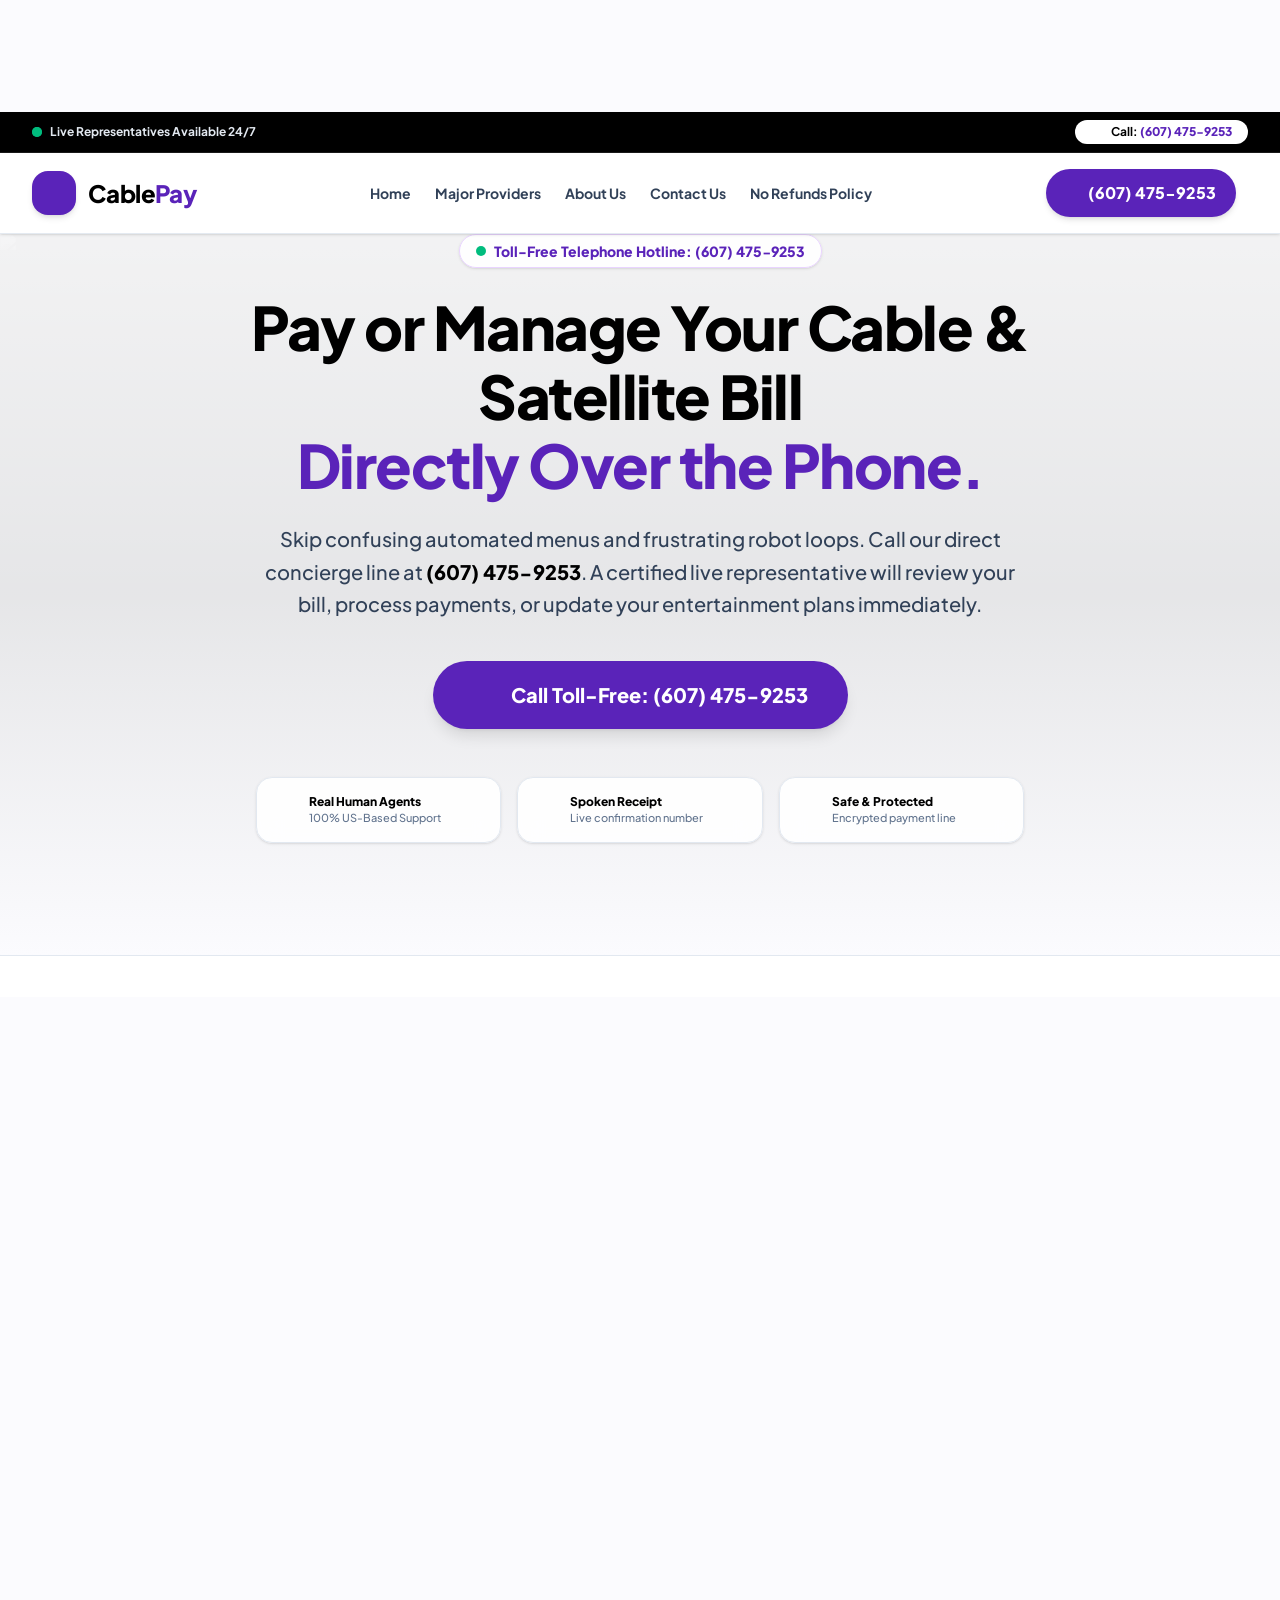
==== commit 964da1ea: "Update index.html" ====
--- a/index.html
+++ b/index.html
@@ -14,7 +14,7 @@
   <!-- GUARANTEED FIXED NAVBAR CSS -->
   <style>
     .guaranteed-fixed-nav {
-      position: fixed !important;
+      position: sticky;
       top: 0 !important;
       left: 0 !important;
       right: 0 !important;
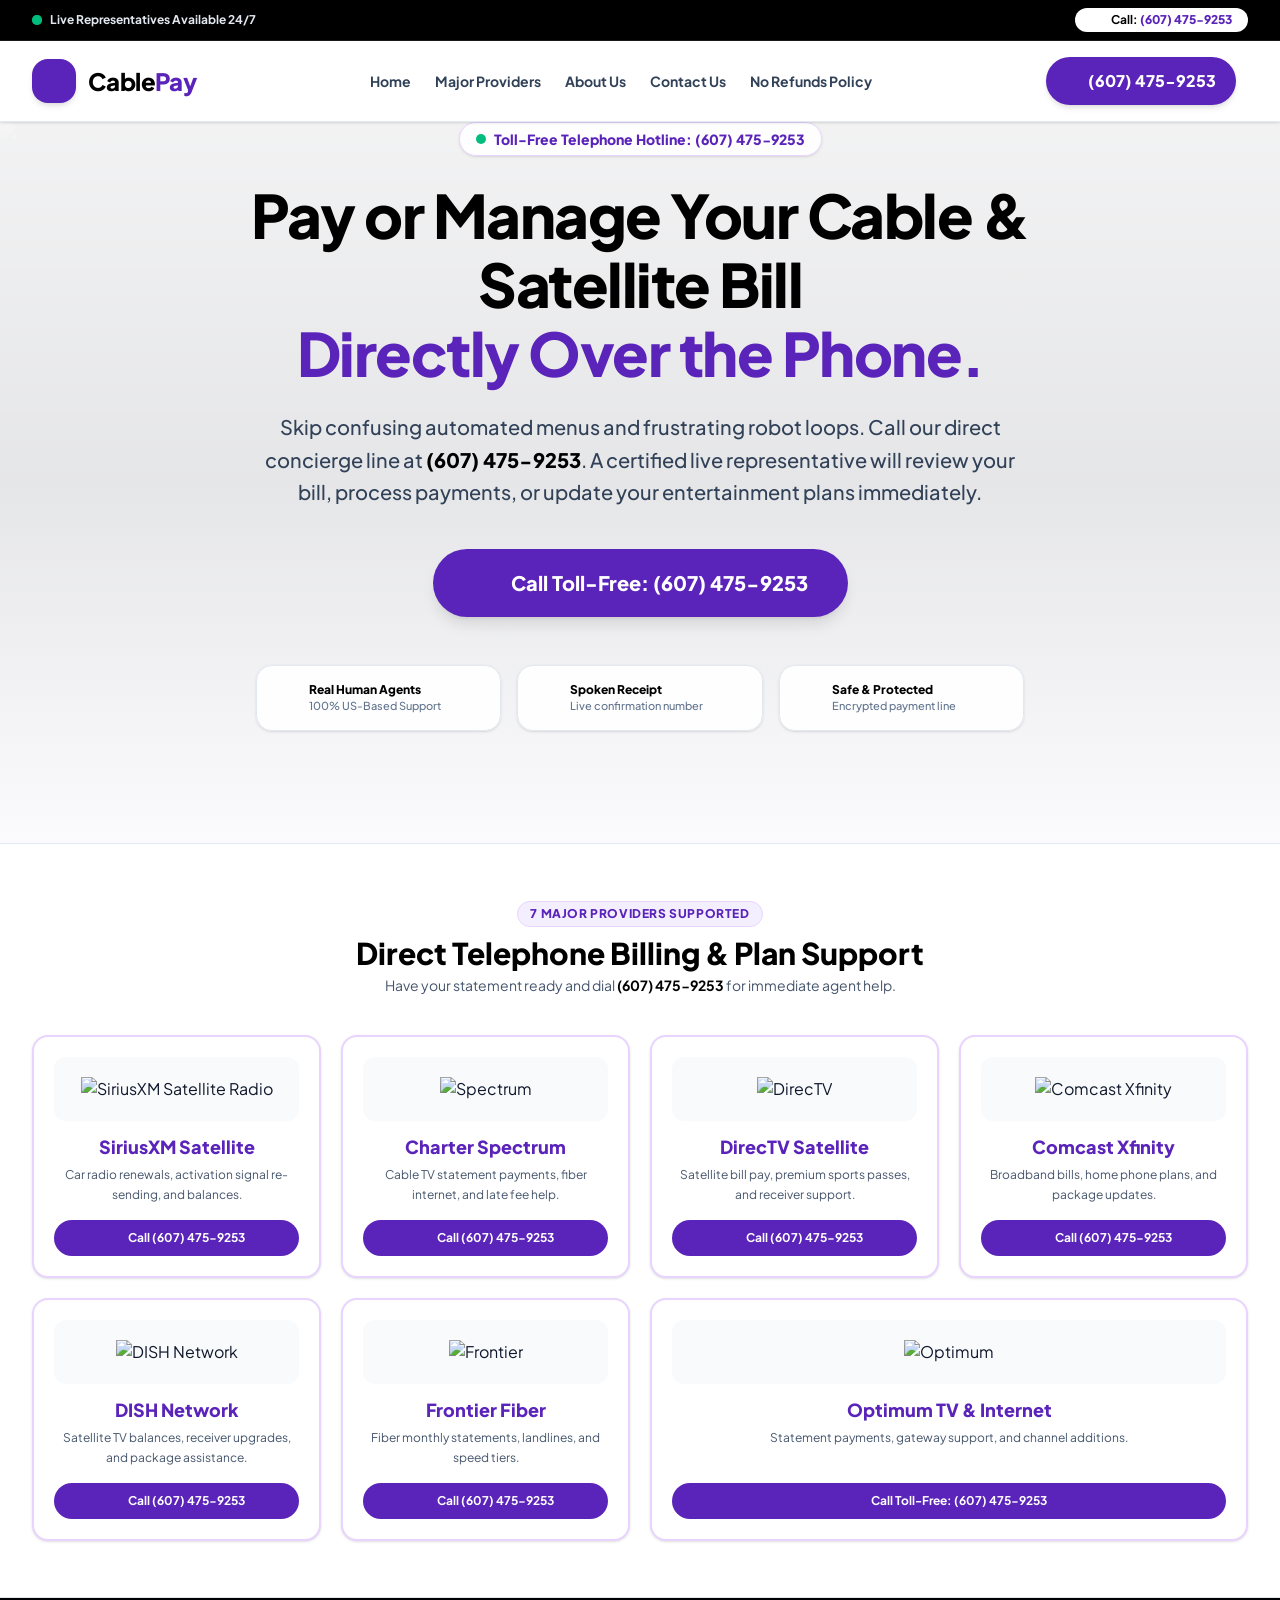
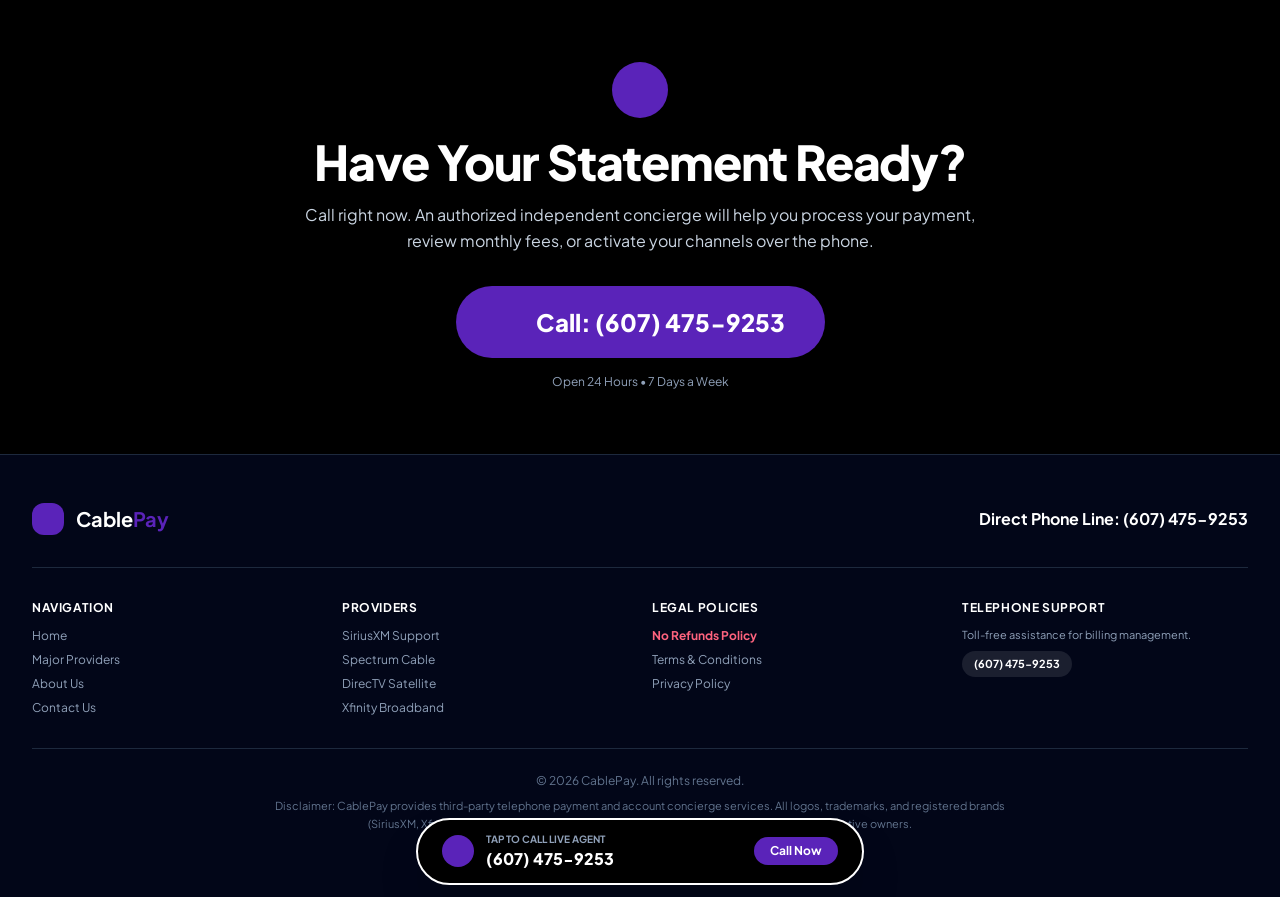
==== commit 27307482: "Update index.html" ====
--- a/index.html
+++ b/index.html
@@ -24,15 +24,6 @@
       flex-direction: column;
     }
     
-    /* Ensure the body doesn't hide content behind the fixed navbar */
-    body {
-      padding-top: 104px; /* Default height of navbar */
-    }
-    @media (min-width: 640px) {
-      body {
-        padding-top: 112px; /* Slightly taller on desktop */
-      }
-    }
 
     /* Mobile menu animation */
     .mobile-menu-wrapper {
